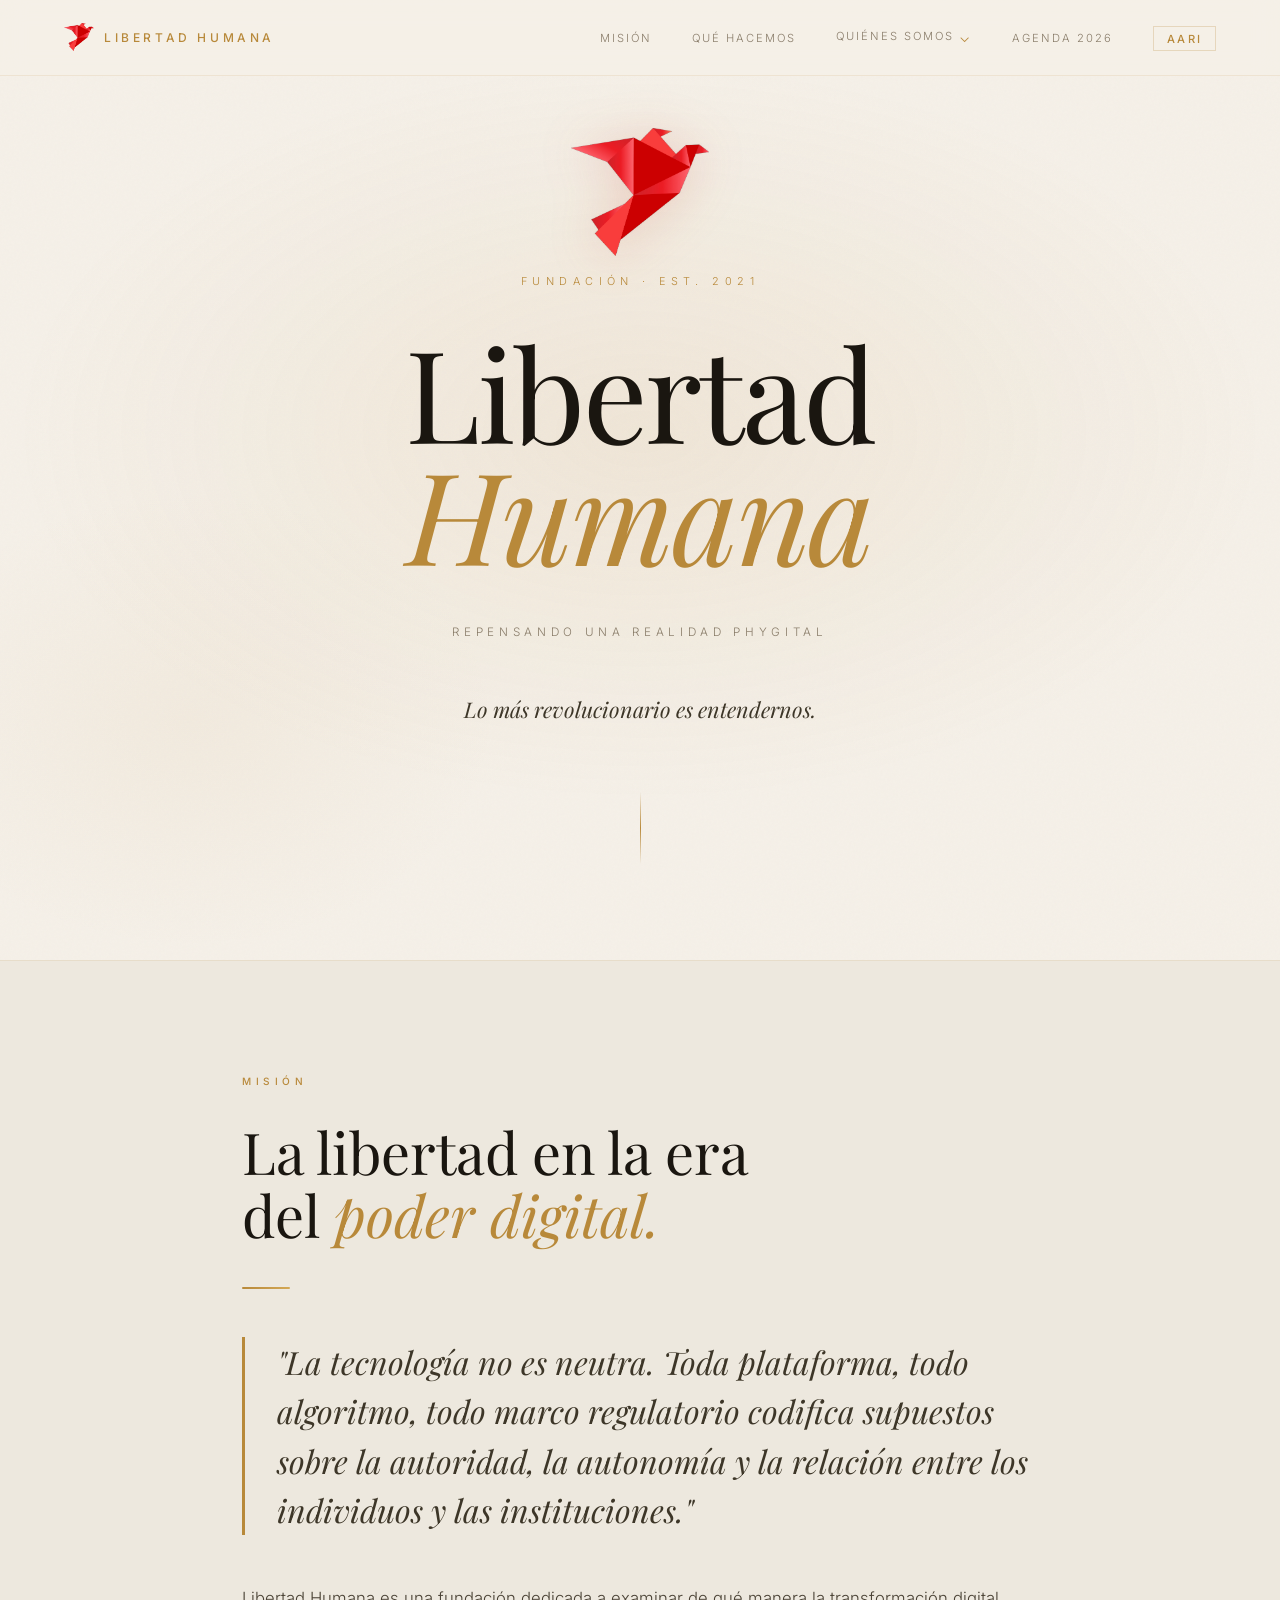
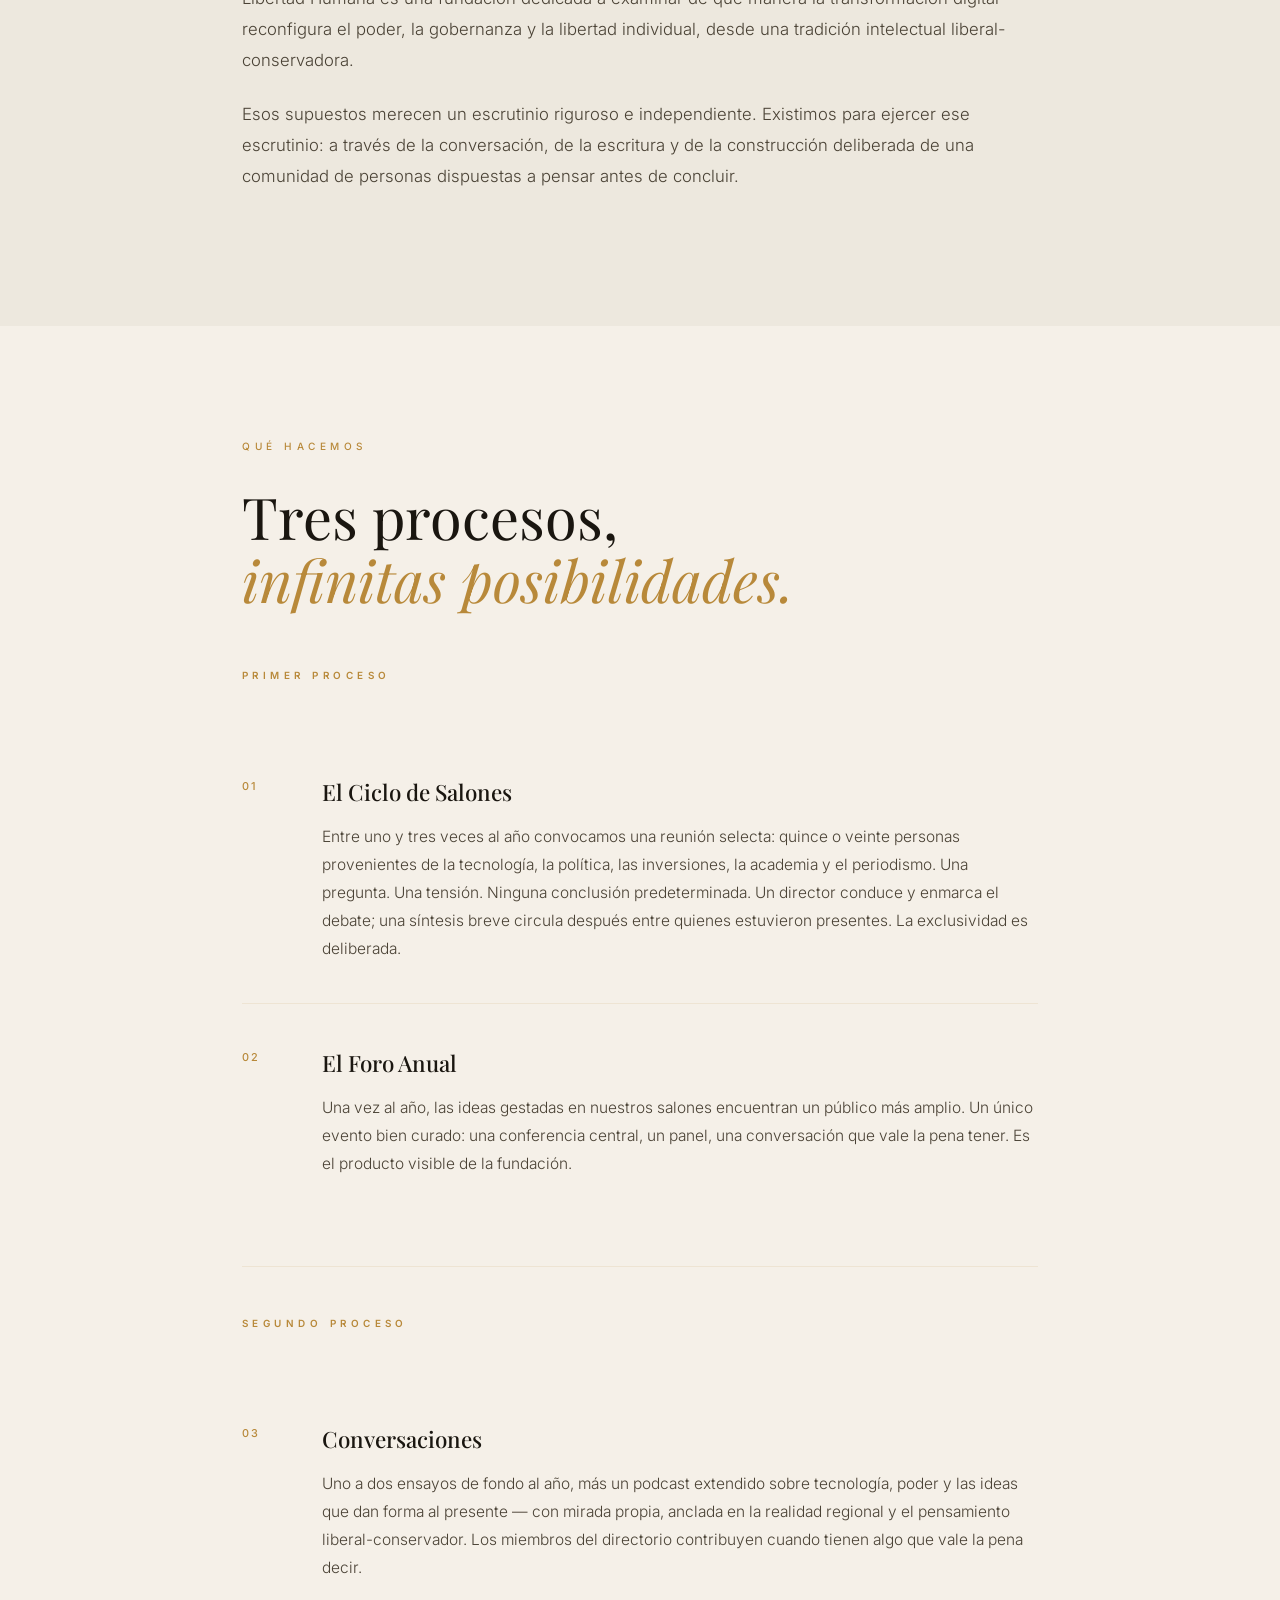
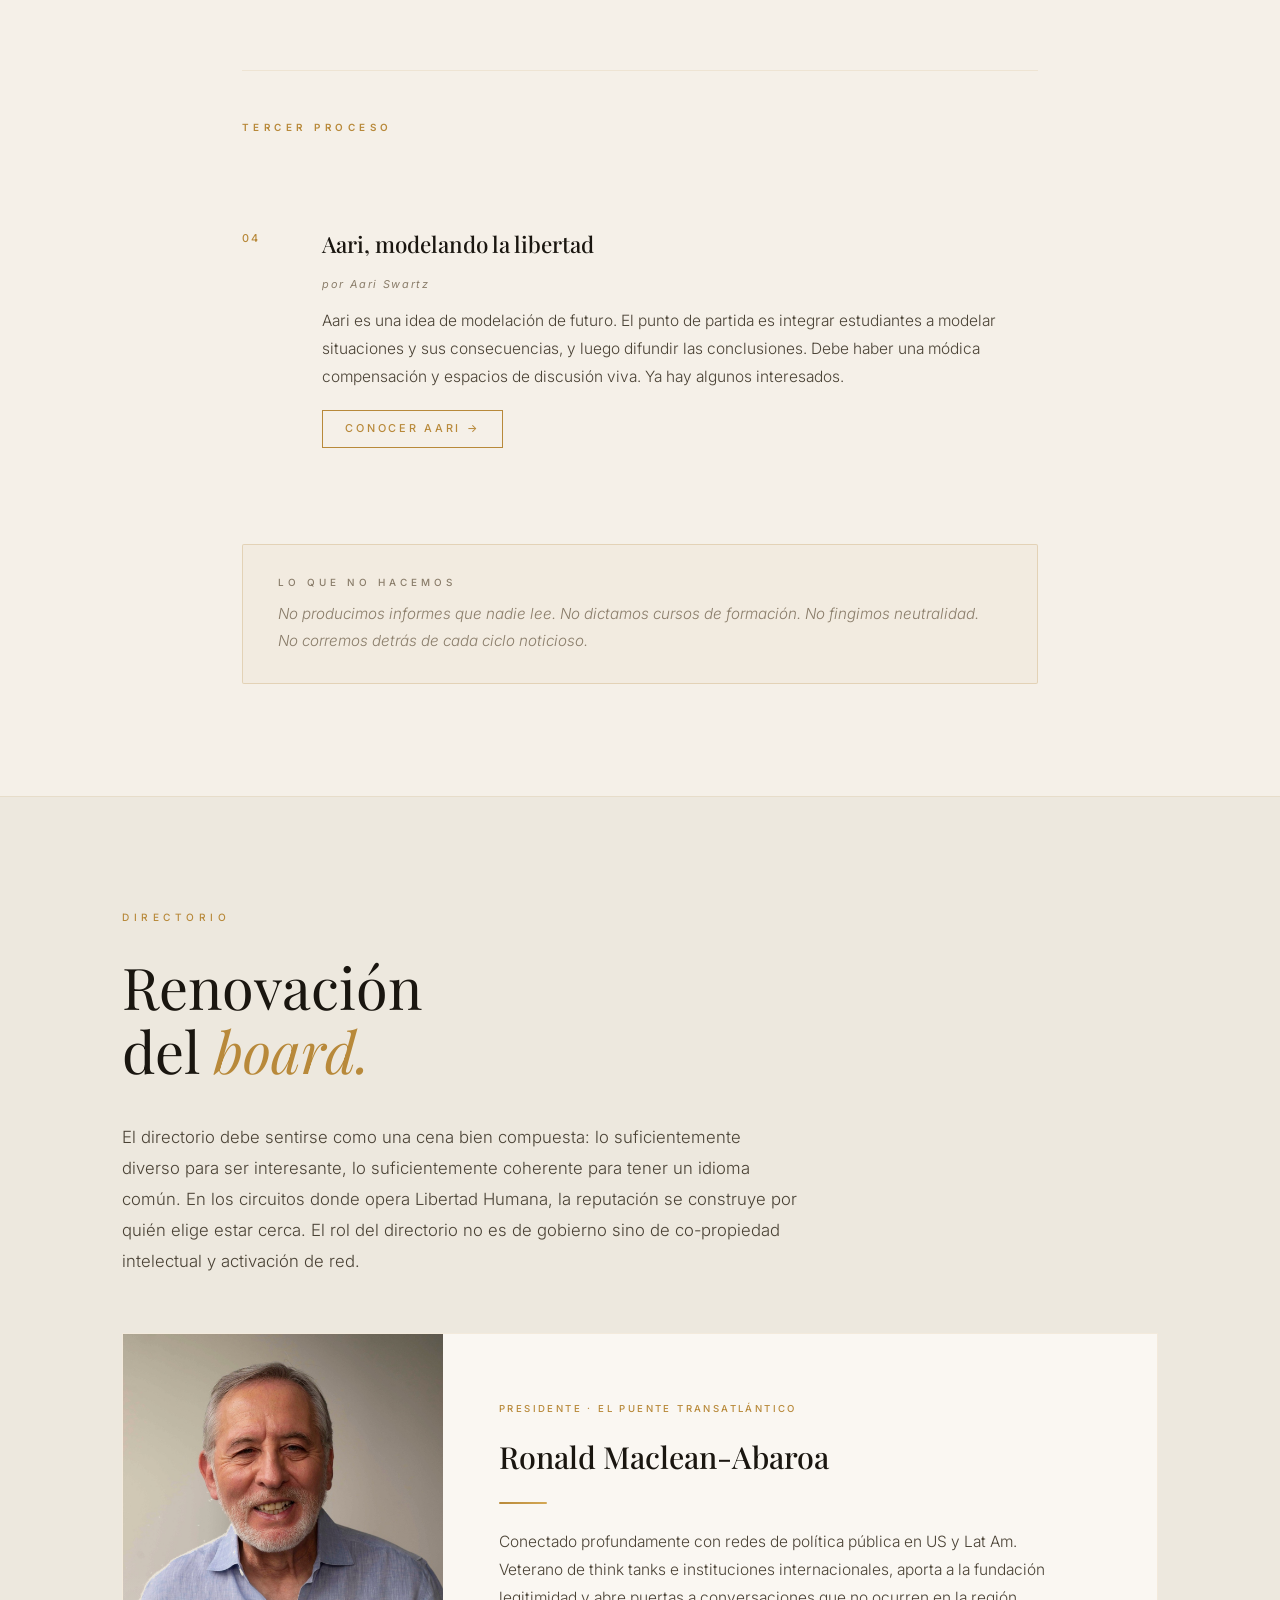
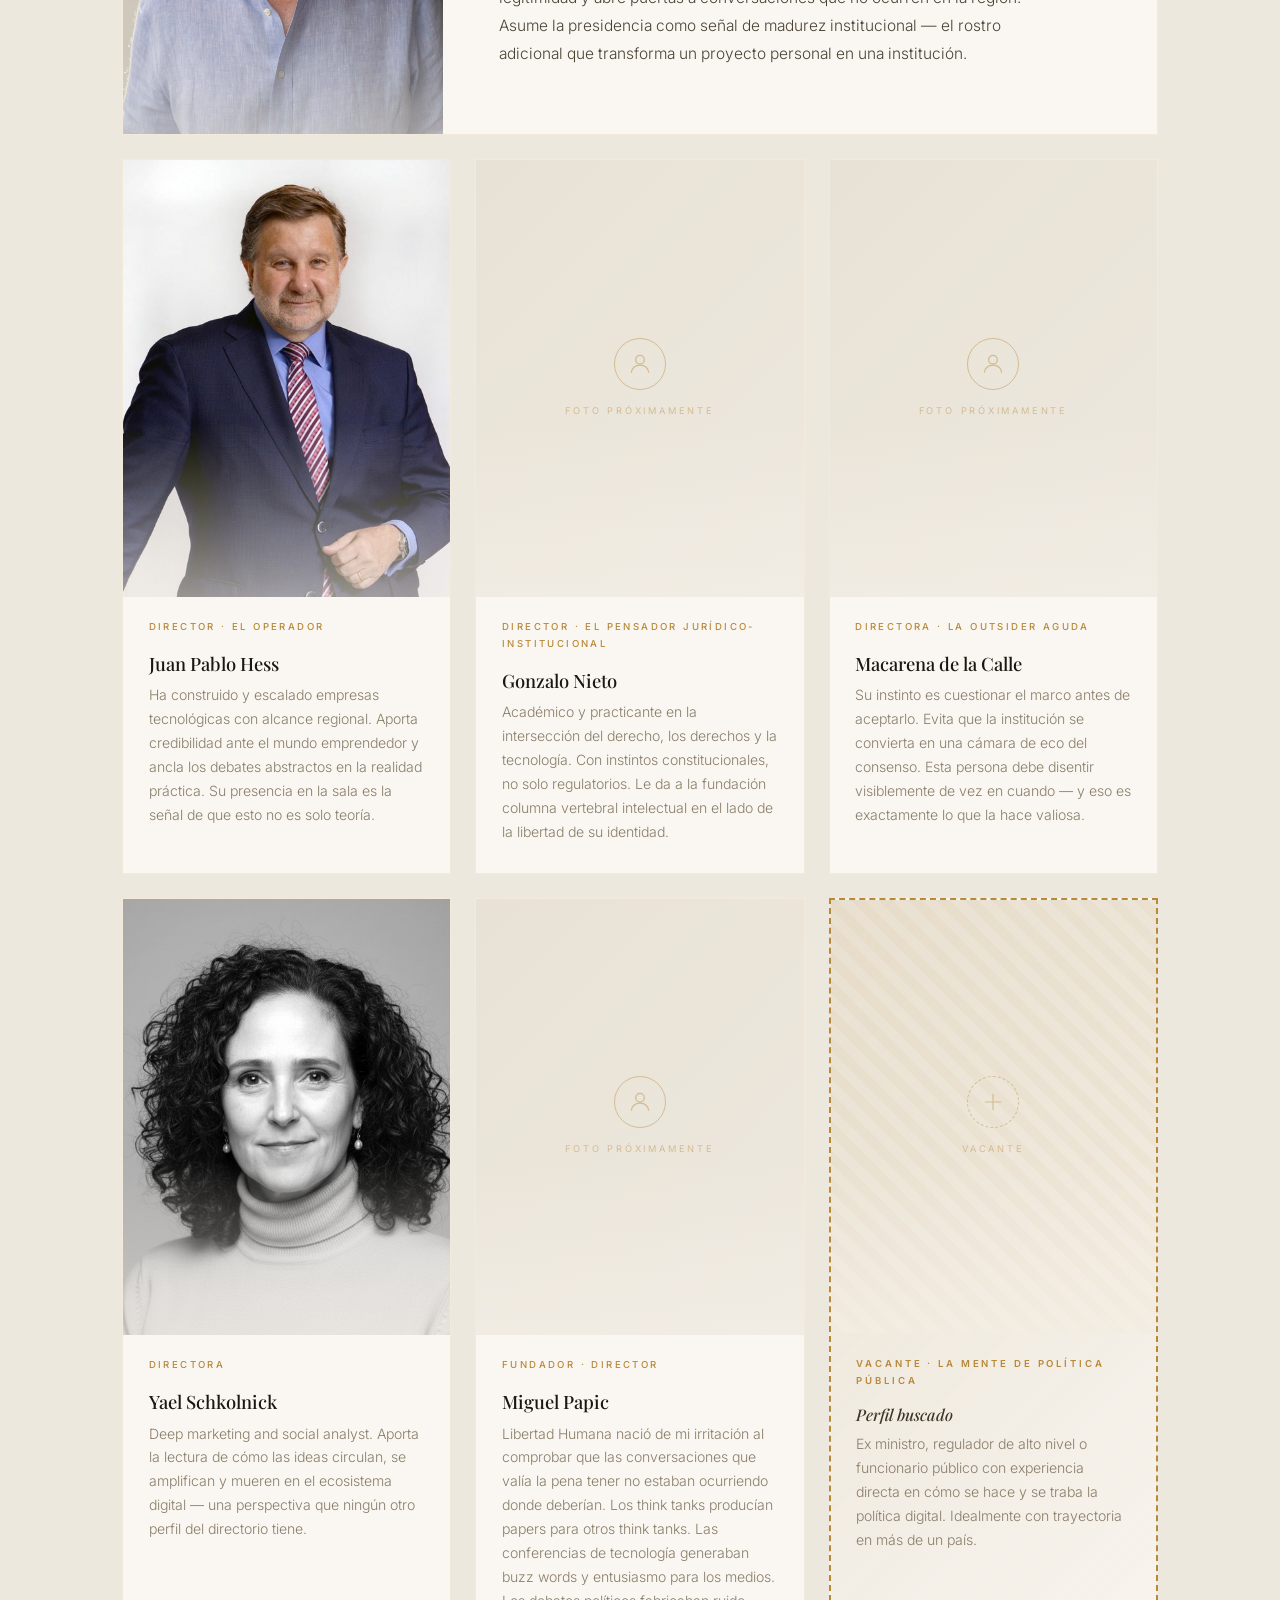
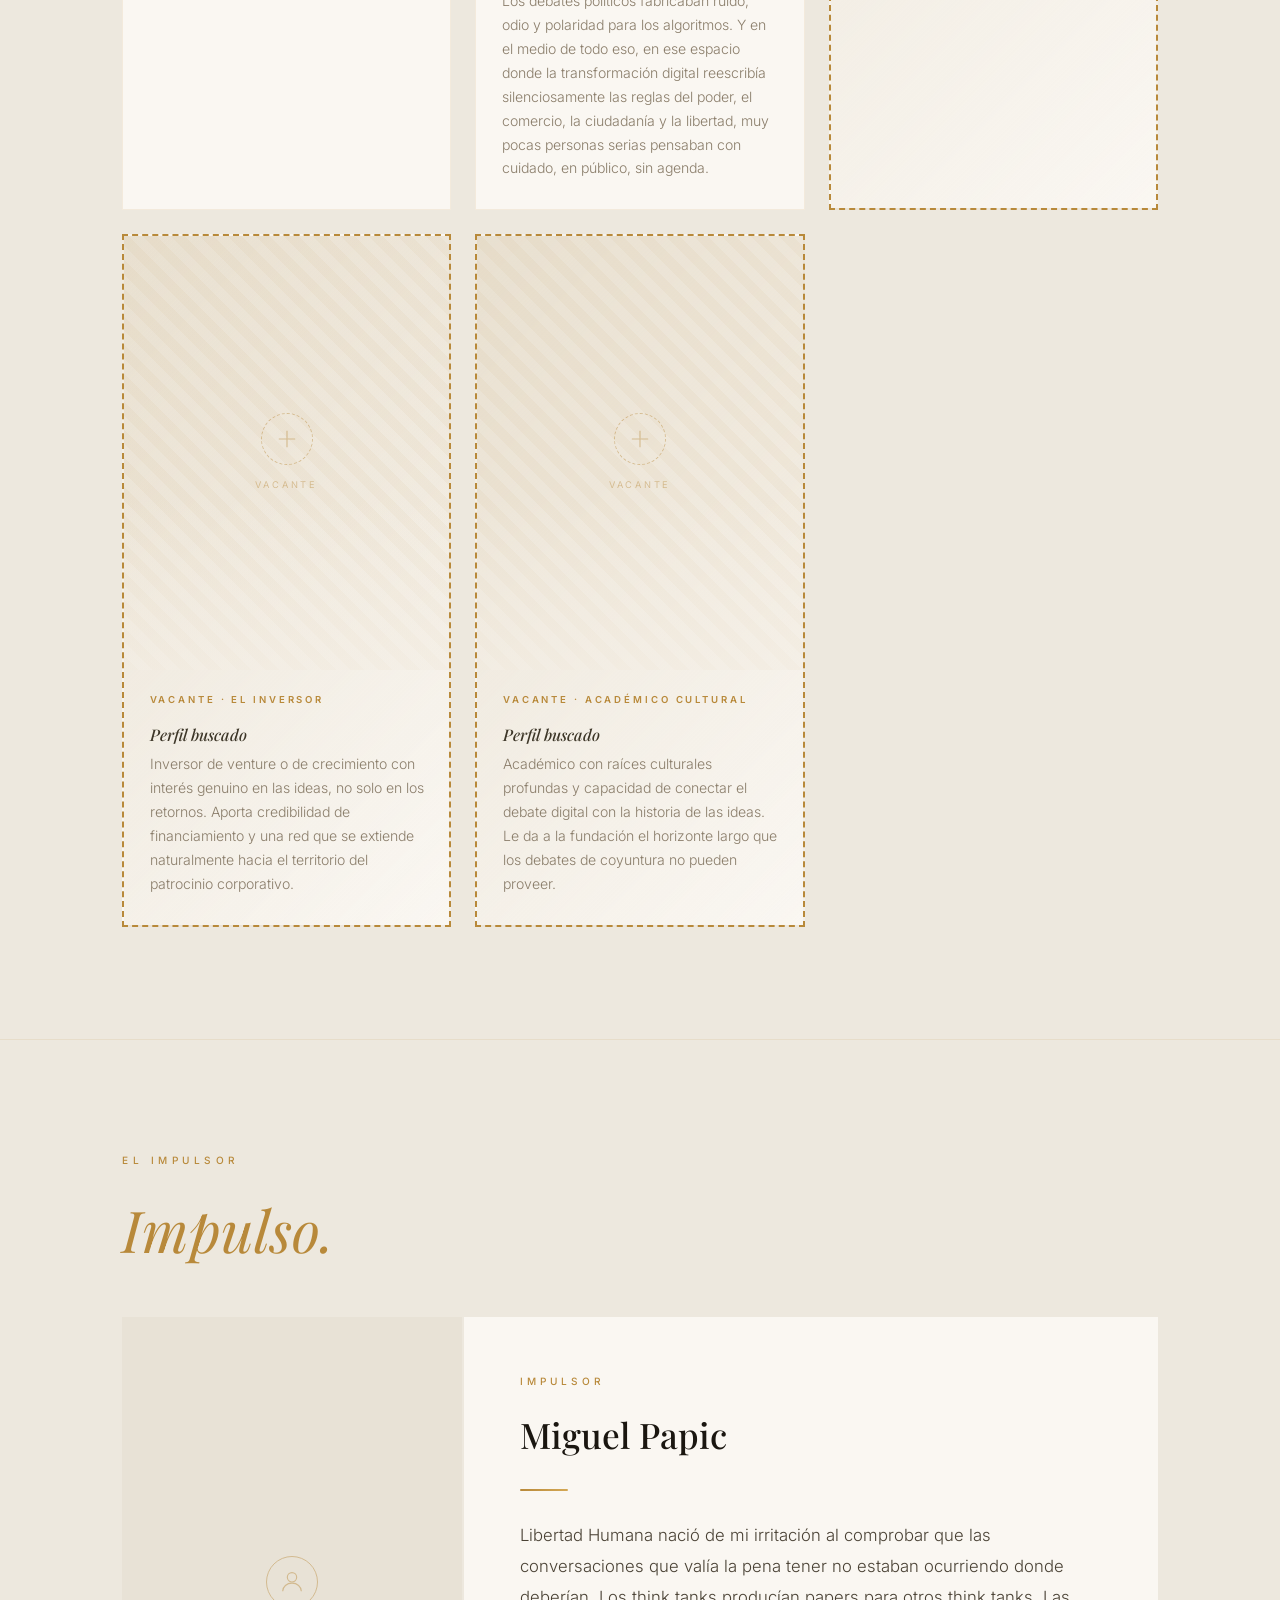
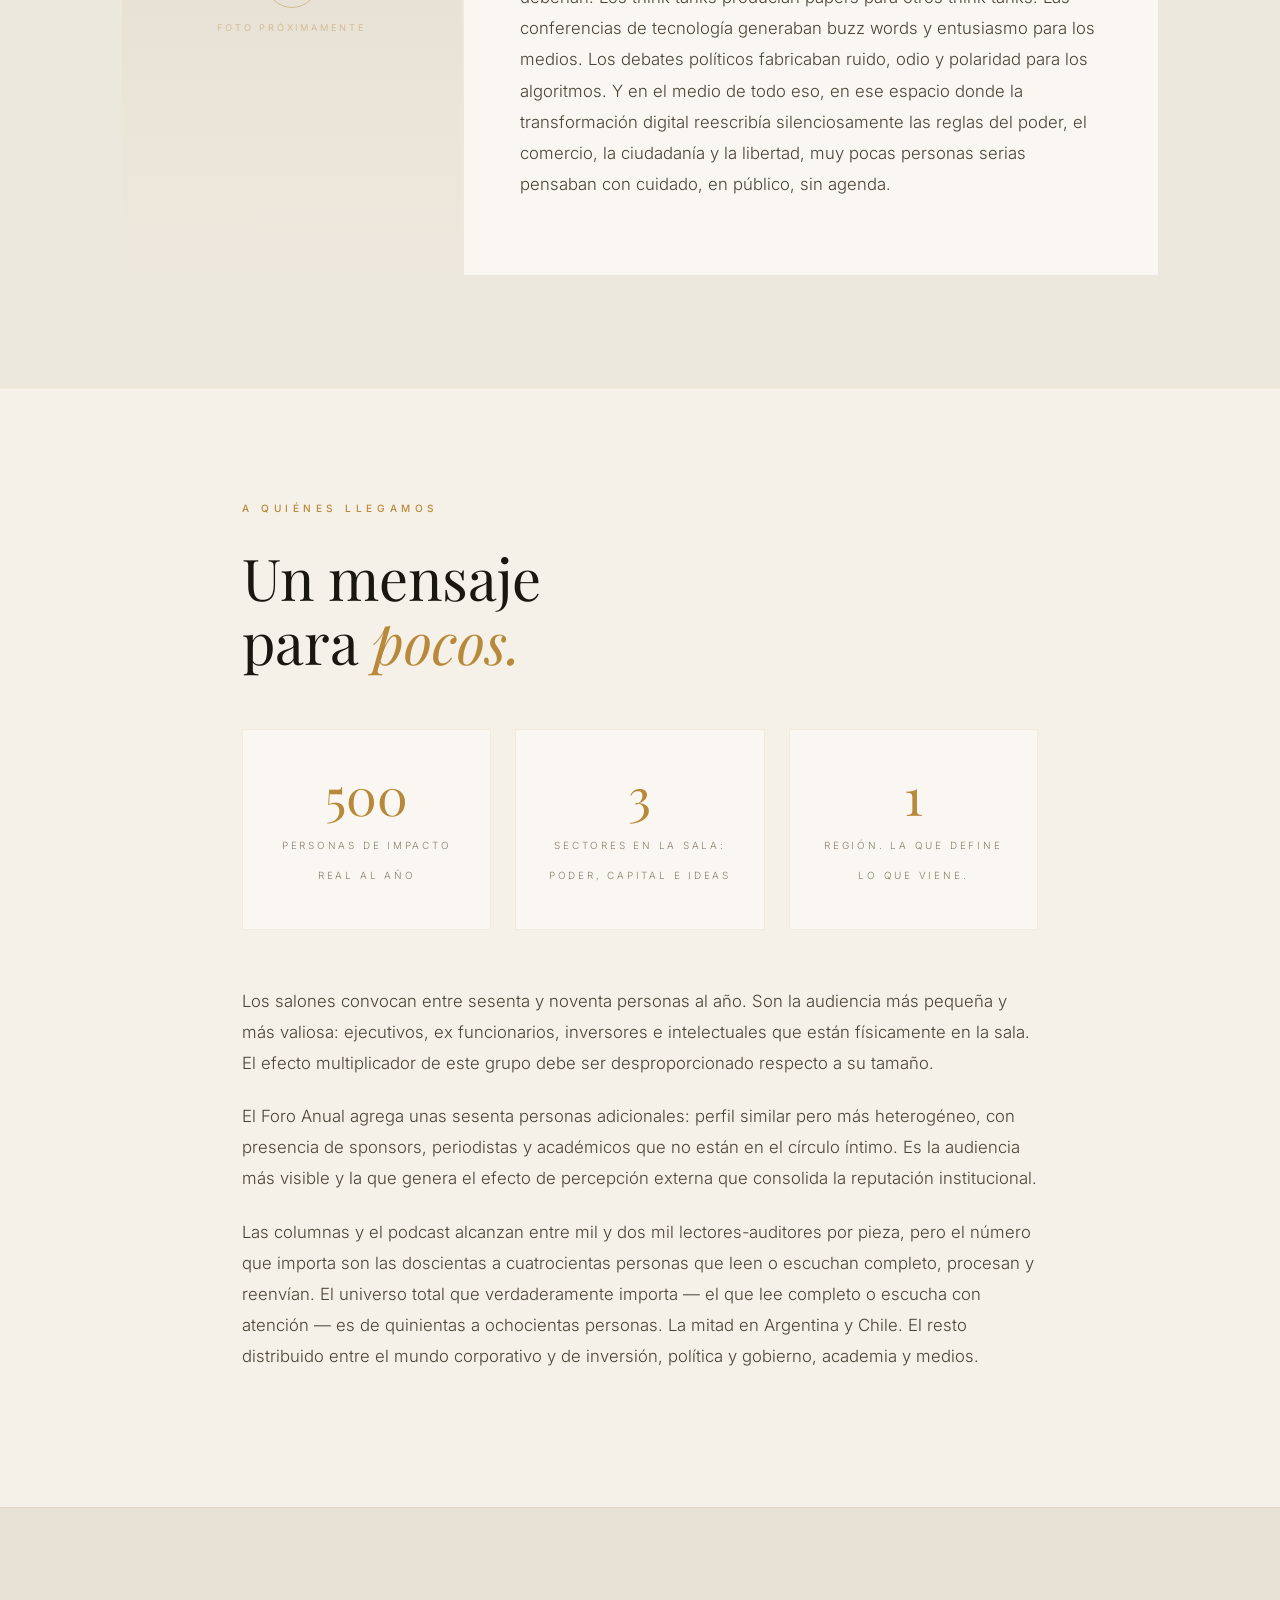
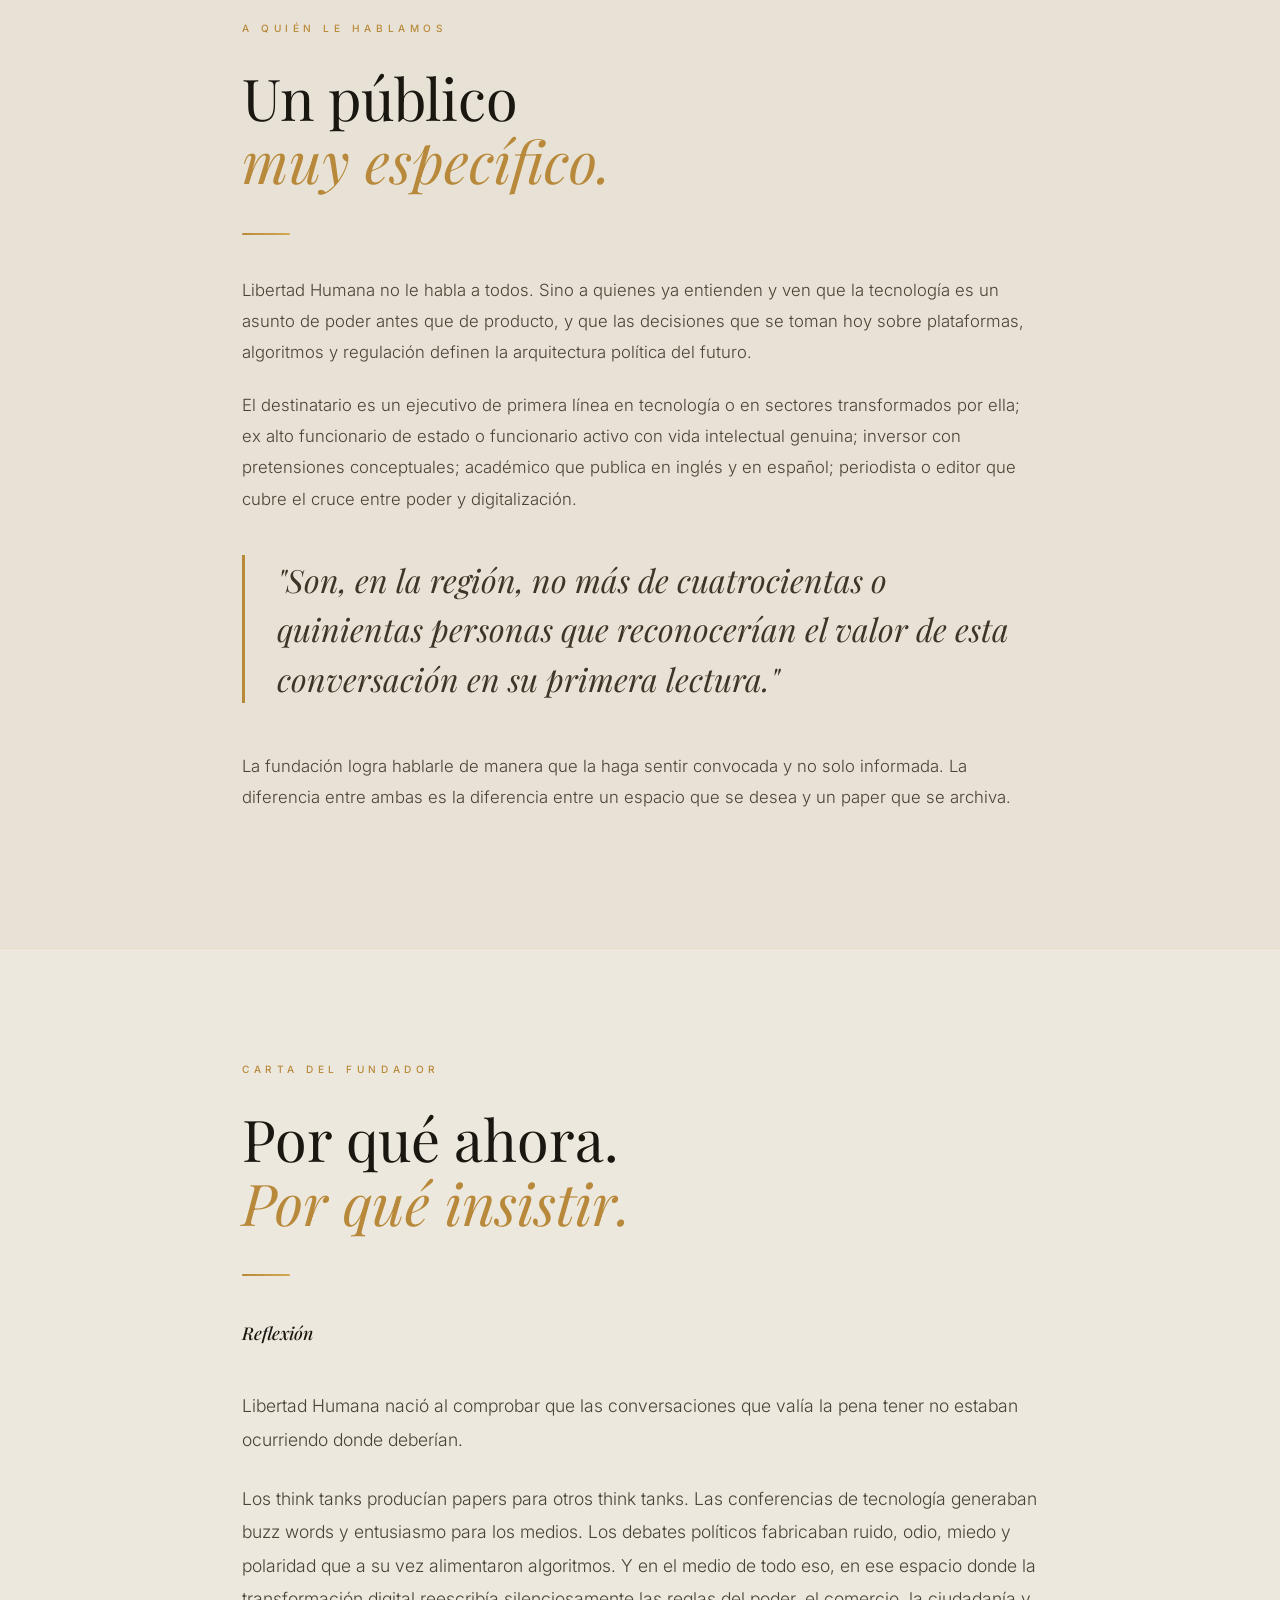
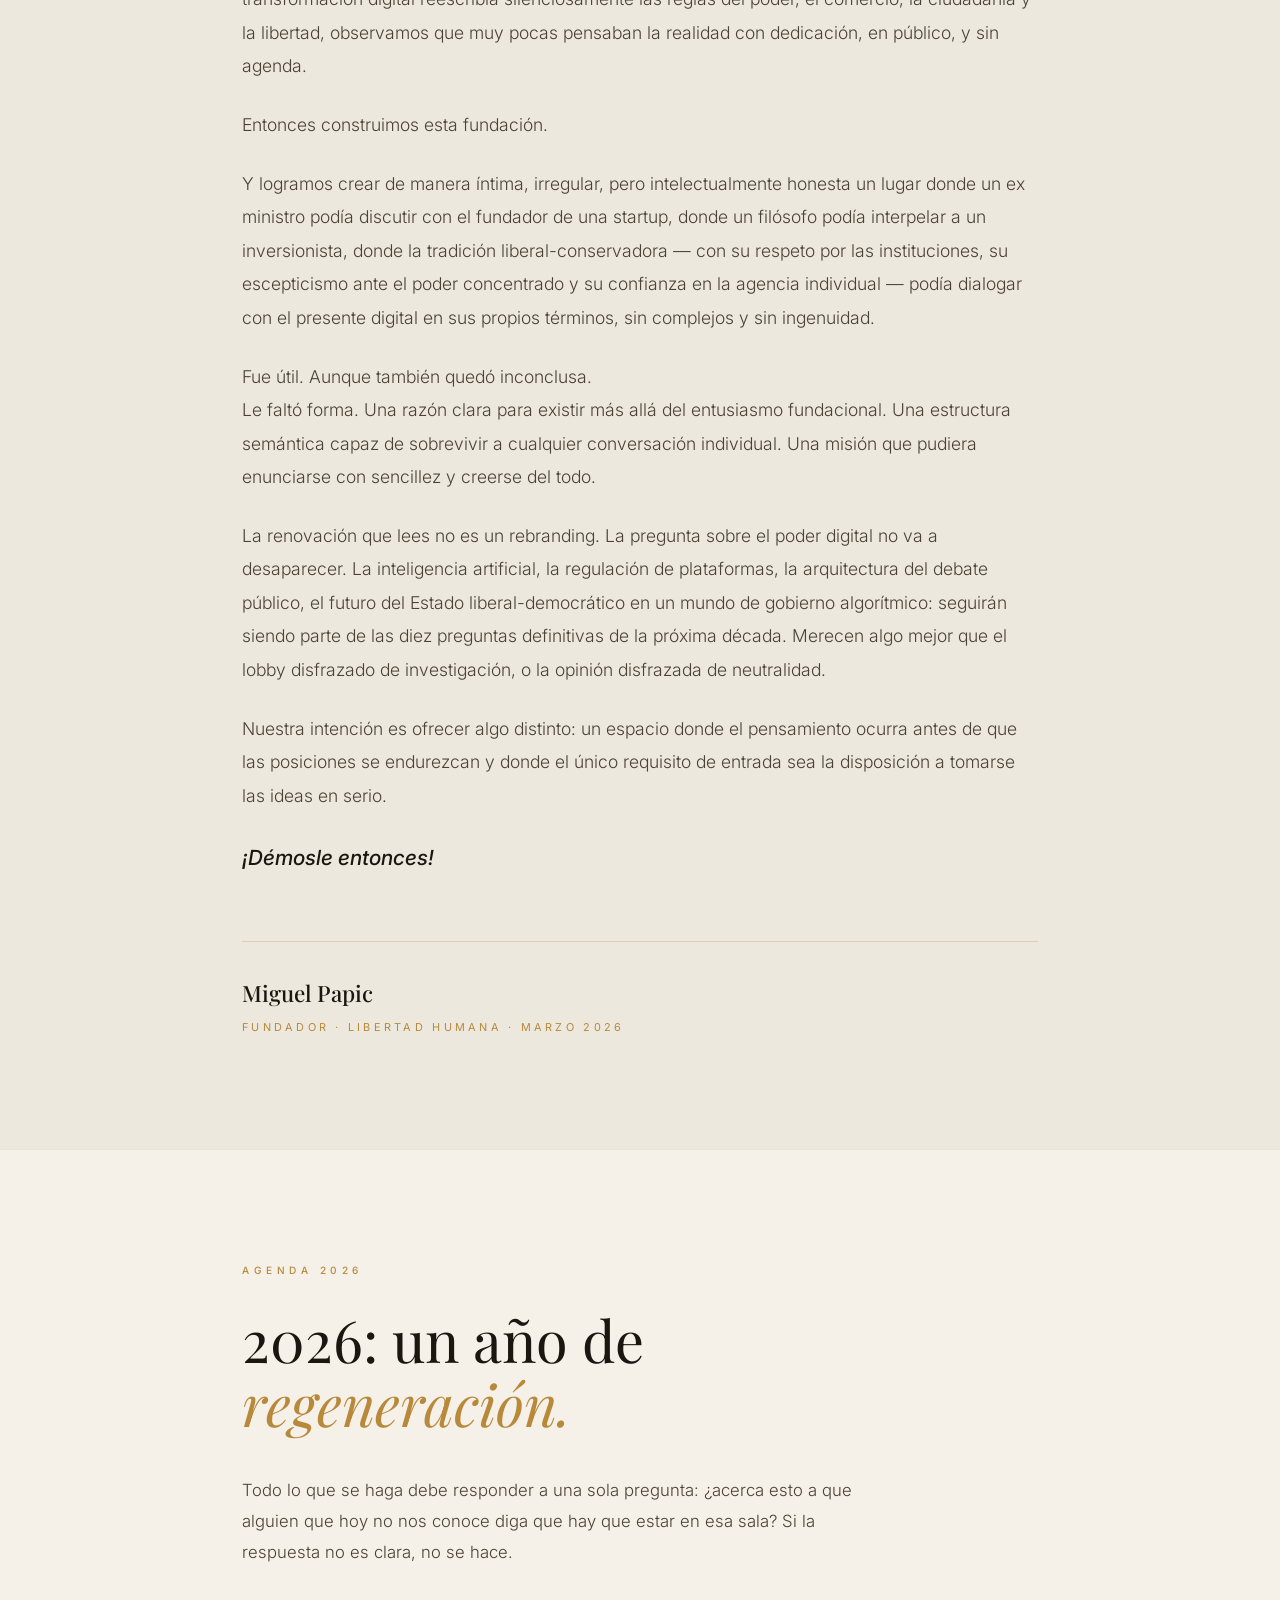
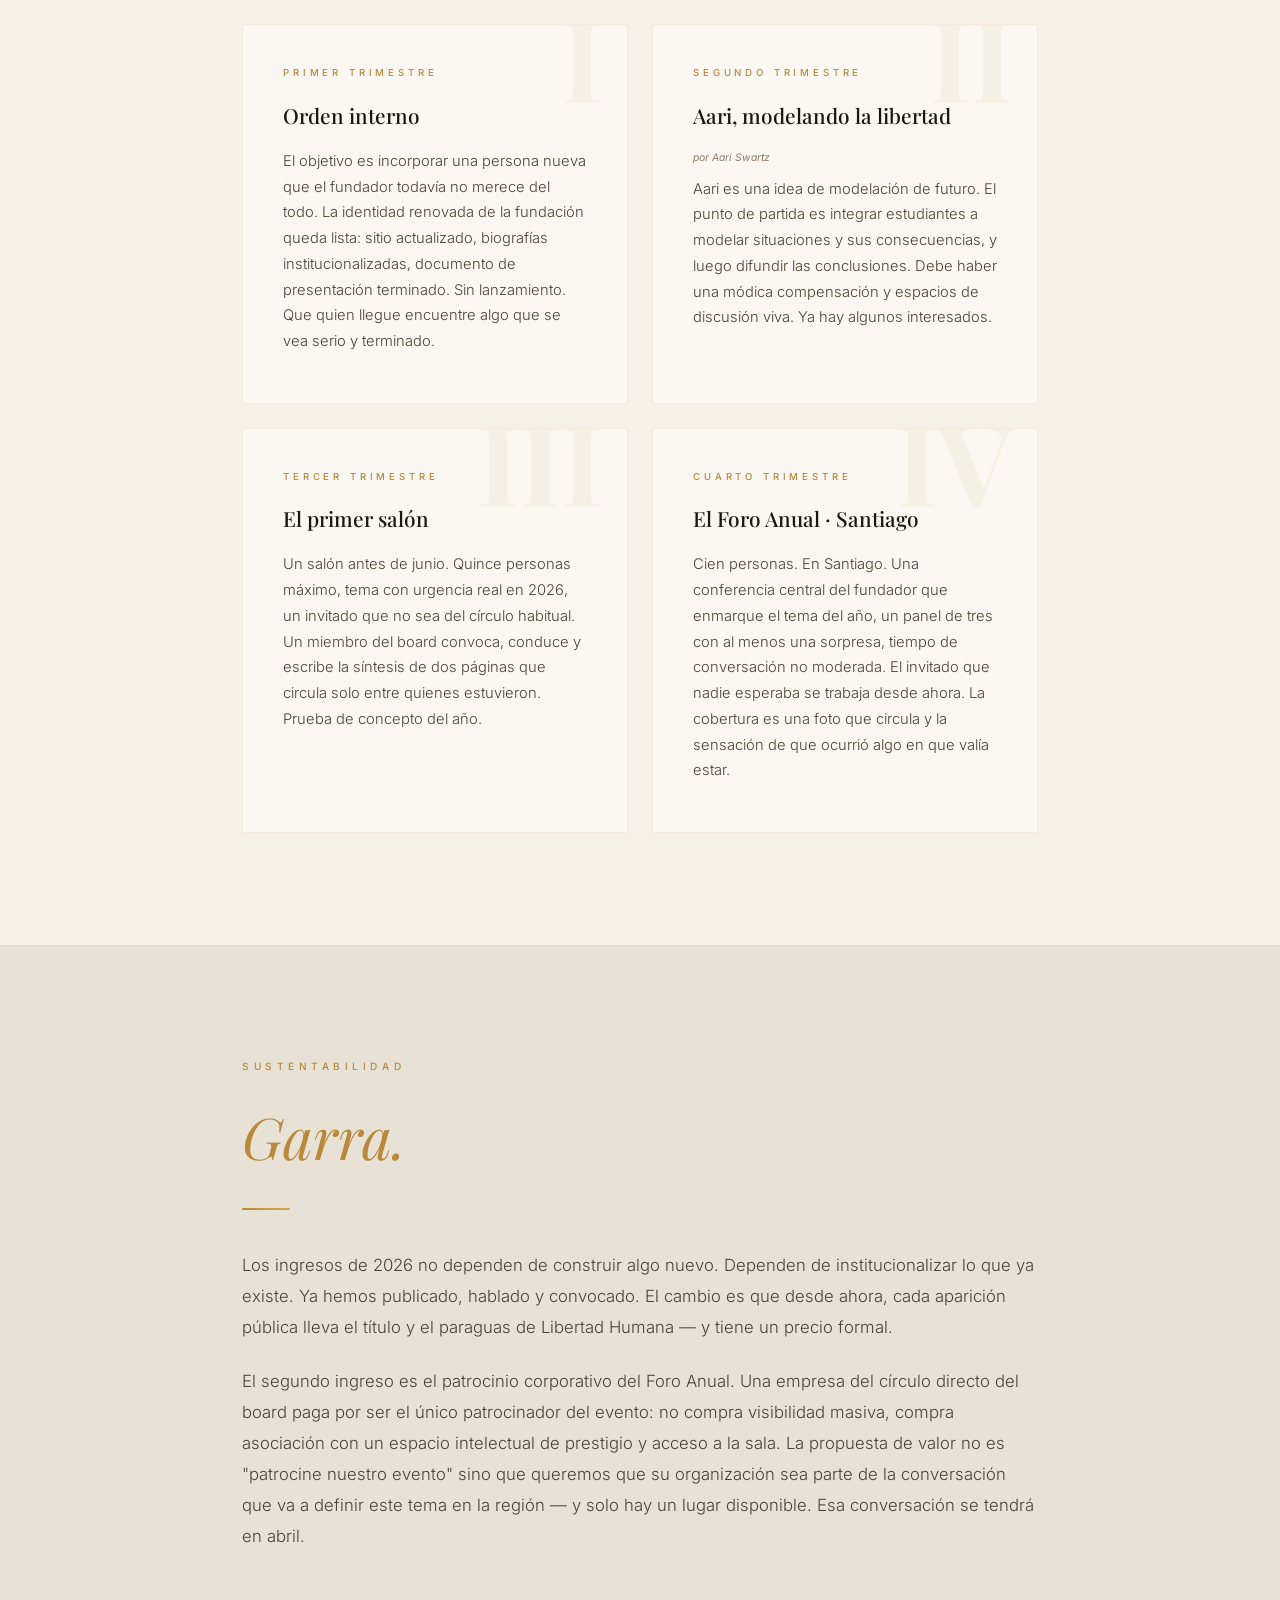
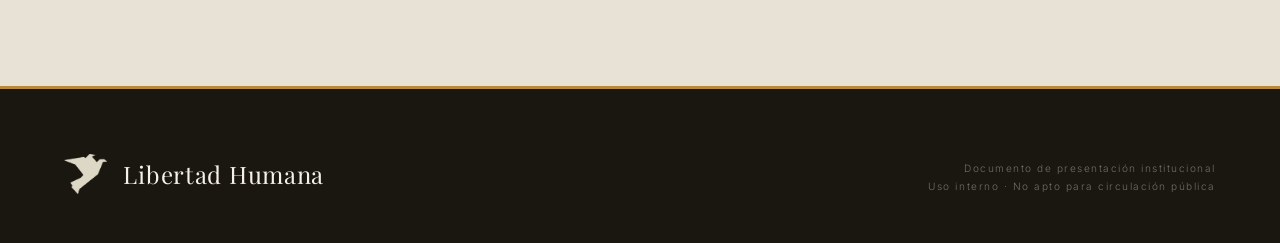
==== index-7.html @ 029eeeda "Add files via upload" ====
<!DOCTYPE html>
<html lang="es">
<head>
<meta charset="UTF-8">
<meta name="viewport" content="width=device-width, initial-scale=1.0">
<title>Libertad Humana — Fundación</title>
<link rel="preconnect" href="https://fonts.googleapis.com">
<link rel="preconnect" href="https://fonts.gstatic.com" crossorigin>
<link href="https://fonts.googleapis.com/css2?family=Playfair+Display:ital,wght@0,400;0,500;0,700;1,400;1,500&family=Inter:wght@300;400;500&display=swap" rel="stylesheet">
<style>
  :root {
    --bg:        #f5f0e8;       /* marfil cálido — fondo principal */
    --bg2:       #ede8de;       /* marfil más oscuro — secciones alternas */
    --bg3:       #e8e2d6;       /* marfil aún más oscuro */
    --card:      #faf7f2;       /* tarjetas, casi blanco */
    --gold:      #b8893a;       /* oro más rico en claro */
    --gold2:     #d4a855;       /* oro secundario */
    --ink:       #1a1610;       /* casi negro cálido */
    --ink2:      #3d3628;       /* marrón oscuro para títulos */
    --text:      #4a4235;       /* texto corrido */
    --muted:     #8a7d6a;       /* texto secundario */
    --border:    rgba(184,137,58,0.25);
    --border2:   rgba(184,137,58,0.12);
  }

  *, *::before, *::after { box-sizing: border-box; margin: 0; padding: 0; }
  html { scroll-behavior: smooth; }

  body {
    background: var(--bg);
    color: var(--text);
    font-family: 'Inter', sans-serif;
    font-size: 17px;
    line-height: 1.75;
    overflow-x: hidden;
  }

  /* ── NAV ── */
  nav {
    position: fixed;
    top: 0; left: 0; right: 0;
    z-index: 100;
    display: flex;
    justify-content: space-between;
    align-items: center;
    padding: 1.4rem 4rem;
    background: rgba(245,240,232,0.92);
    backdrop-filter: blur(12px);
    border-bottom: 1px solid var(--border2);
  }

  .nav-logo {
    font-family: 'Inter', sans-serif;
    font-weight: 500;
    font-size: 0.75rem;
    letter-spacing: 0.3em;
    text-transform: uppercase;
    color: var(--gold);
    text-decoration: none;
    display: flex;
    align-items: center;
    gap: 0.6rem;
  }
  .nav-logo img {
    height: 28px;
    width: auto;
    object-fit: contain;
  }

  .nav-links { display: flex; gap: 2.5rem; list-style: none; }

  .nav-links a {
    font-family: 'Inter', sans-serif;
    font-weight: 300;
    font-size: 0.7rem;
    letter-spacing: 0.18em;
    text-transform: uppercase;
    color: var(--muted);
    text-decoration: none;
    transition: color 0.25s;
  }
  .nav-links a:hover { color: var(--gold); }

  /* ── DROPDOWN ── */
  .nav-dropdown { position: relative; display: flex; align-items: center; }

  .nav-dropdown-toggle { display: inline-flex; align-items: center; gap: 0.3rem; cursor: pointer; vertical-align: middle; }

  .nav-caret {
    font-size: 0.9rem;
    line-height: 1;
    display: inline-block;
    transition: transform 0.25s;
    color: var(--gold);
  }

  .nav-dropdown:hover .nav-caret { transform: rotate(180deg); }

  .nav-submenu {
    display: none;
    position: absolute;
    top: calc(100% + 1rem);
    left: 50%;
    transform: translateX(-50%);
    background: rgba(245,240,232,0.98);
    backdrop-filter: blur(12px);
    border: 1px solid var(--border);
    min-width: 160px;
    list-style: none;
    padding: 0.5rem 0;
    box-shadow: 0 8px 32px rgba(26,22,16,0.12);
  }

  .nav-dropdown:hover .nav-submenu { display: block; }

  .nav-submenu li a {
    display: block;
    padding: 0.6rem 1.4rem;
    font-size: 0.68rem;
    letter-spacing: 0.18em;
    color: var(--text);
    white-space: nowrap;
  }
  .nav-submenu li a:hover { color: var(--gold); background: rgba(184,137,58,0.05); }

  .nav-aari {
    color: var(--gold) !important;
    font-weight: 500 !important;
    border: 1px solid var(--border);
    padding: 0.3rem 0.8rem !important;
    letter-spacing: 0.2em !important;
  }
  .nav-aari:hover { background: rgba(184,137,58,0.08); }

  /* ── HERO ── */
  #inicio {
    min-height: 100vh;
    display: flex;
    flex-direction: column;
    justify-content: center;
    align-items: center;
    text-align: center;
    position: relative;
    padding: 8rem 2rem 6rem;
    overflow: hidden;
    background: var(--bg);
  }

  .hero-bg {
    position: absolute;
    inset: 0;
    background:
      radial-gradient(ellipse 70% 55% at 50% 45%, rgba(184,137,58,0.10) 0%, transparent 70%),
      radial-gradient(ellipse 40% 40% at 15% 75%, rgba(184,137,58,0.06) 0%, transparent 60%);
  }

  /* Grain texture overlay */
  .hero-bg::after {
    content: '';
    position: absolute;
    inset: 0;
    background-image: url("data:image/svg+xml,%3Csvg viewBox='0 0 512 512' xmlns='http://www.w3.org/2000/svg'%3E%3Cfilter id='n'%3E%3CfeTurbulence type='fractalNoise' baseFrequency='0.75' numOctaves='4' stitchTiles='stitch'/%3E%3C/filter%3E%3Crect width='100%25' height='100%25' filter='url(%23n)' opacity='0.025'/%3E%3C/svg%3E");
    pointer-events: none;
  }

  .hero-ornament {
    font-family: 'Inter', sans-serif;
    font-weight: 300;
    font-size: 0.68rem;
    letter-spacing: 0.5em;
    text-transform: uppercase;
    color: var(--gold);
    margin-bottom: 2.5rem;
    opacity: 0;
    animation: fadeUp 1s 0.3s forwards;
  }

  .hero-title {
    font-family: 'Playfair Display', serif;
    font-weight: 400;
    font-size: clamp(4rem, 10vw, 9rem);
    line-height: 0.95;
    letter-spacing: -0.02em;
    color: var(--ink);
    margin-bottom: 0.15em;
    opacity: 0;
    animation: fadeUp 1s 0.5s forwards;
  }

  .hero-title em {
    font-style: italic;
    color: var(--gold);
  }

  .hero-subtitle {
    font-family: 'Inter', sans-serif;
    font-weight: 300;
    font-size: 0.73rem;
    letter-spacing: 0.4em;
    text-transform: uppercase;
    color: var(--muted);
    margin-top: 1.8rem;
    margin-bottom: 3rem;
    opacity: 0;
    animation: fadeUp 1s 0.7s forwards;
  }

  .hero-tagline {
    font-family: 'Playfair Display', serif;
    font-weight: 400;
    font-size: clamp(1.1rem, 2vw, 1.35rem);
    font-style: italic;
    color: var(--ink2);
    max-width: 520px;
    opacity: 0;
    animation: fadeUp 1s 0.9s forwards;
  }

  .hero-line {
    width: 1px;
    height: 72px;
    background: linear-gradient(to bottom, transparent, var(--gold), transparent);
    margin: 4rem auto 0;
    opacity: 0;
    animation: fadeUp 1s 1.1s forwards;
  }

  /* ── SECTIONS COMMON ── */
  section { position: relative; }

  .section-inner {
    max-width: 860px;
    margin: 0 auto;
    padding: 7rem 2rem;
  }
  .section-inner.wide { max-width: 1100px; }

  .section-label {
    font-family: 'Inter', sans-serif;
    font-weight: 500;
    font-size: 0.63rem;
    letter-spacing: 0.45em;
    text-transform: uppercase;
    color: var(--gold);
    margin-bottom: 1.8rem;
  }

  .section-title {
    font-family: 'Playfair Display', serif;
    font-weight: 400;
    font-size: clamp(2.2rem, 5vw, 3.6rem);
    line-height: 1.1;
    color: var(--ink);
    margin-bottom: 2.5rem;
  }
  .section-title em { font-style: italic; color: var(--gold); }

  .body-text {
    font-family: 'Inter', sans-serif;
    font-size: clamp(0.95rem, 1.6vw, 1.05rem);
    line-height: 1.85;
    color: var(--text);
    margin-bottom: 1.4rem;
    font-weight: 300;
  }

  .gold-rule {
    width: 48px;
    height: 2px;
    background: linear-gradient(to right, var(--gold), var(--gold2));
    margin: 2.5rem 0;
    border-radius: 1px;
  }

  /* ── MISION ── */
  #mision { background: var(--bg2); border-top: 1px solid var(--border2); }

  .mision-quote {
    font-family: 'Playfair Display', serif;
    font-size: clamp(1.4rem, 3vw, 2rem);
    font-style: italic;
    font-weight: 400;
    color: var(--ink2);
    line-height: 1.55;
    border-left: 3px solid var(--gold);
    padding-left: 2rem;
    margin: 3rem 0;
  }

  /* ── QUE HACEMOS ── */
  #queHacemos { background: var(--bg); }

  .actividades { display: grid; grid-template-columns: 1fr; gap: 0; margin-top: 3rem; }

  .actividad {
    padding: 2.5rem 0;
    border-bottom: 1px solid var(--border2);
    display: grid;
    grid-template-columns: 3rem 1fr;
    gap: 2rem;
    align-items: start;
  }
  .actividad:last-child { border-bottom: none; }

  .actividad-num {
    font-family: 'Inter', sans-serif;
    font-weight: 500;
    font-size: 0.68rem;
    letter-spacing: 0.2em;
    color: var(--gold);
    padding-top: 0.25rem;
  }

  .actividad-title {
    font-family: 'Playfair Display', serif;
    font-size: 1.4rem;
    font-weight: 500;
    color: var(--ink);
    margin-bottom: 0.7rem;
  }

  .actividad-text {
    font-family: 'Inter', sans-serif;
    font-size: 0.97rem;
    line-height: 1.8;
    color: var(--text);
    font-weight: 300;
  }

  .no-hacemos {
    margin-top: 3.5rem;
    padding: 1.8rem 2.2rem;
    border: 1px solid var(--border);
    background: rgba(184,137,58,0.04);
    border-radius: 2px;
  }
  .no-hacemos-label {
    font-family: 'Inter', sans-serif;
    font-weight: 500;
    font-size: 0.62rem;
    letter-spacing: 0.4em;
    text-transform: uppercase;
    color: var(--muted);
    margin-bottom: 0.6rem;
  }
  .no-hacemos-text {
    font-family: 'Inter', sans-serif;
    font-size: 0.95rem;
    color: var(--muted);
    font-style: italic;
    font-weight: 300;
  }

  /* ── DIRECTORIO ── */
  #directorio { background: var(--bg2); border-top: 1px solid var(--border2); }

  .directores-grid {
    display: grid;
    grid-template-columns: repeat(auto-fill, minmax(280px, 1fr));
    gap: 1.5rem;
    margin-top: 3.5rem;
  }

  .director-card {
    background: var(--card);
    border: 1px solid var(--border2);
    position: relative;
    overflow: hidden;
    transition: border-color 0.3s, box-shadow 0.3s;
  }
  .director-card:hover {
    border-color: var(--border);
    box-shadow: 0 4px 24px rgba(26,22,16,0.08);
  }

  .director-foto {
    width: 100%;
    aspect-ratio: 3/4;
    background: linear-gradient(135deg, var(--bg3) 0%, var(--bg2) 100%);
    display: flex;
    align-items: center;
    justify-content: center;
    position: relative;
    overflow: hidden;
  }
  .director-foto img { width: 100%; height: 100%; object-fit: cover; display: block; }

  .foto-placeholder {
    display: flex;
    flex-direction: column;
    align-items: center;
    gap: 0.8rem;
    opacity: 0.45;
  }
  .foto-placeholder-icon {
    width: 52px; height: 52px;
    border-radius: 50%;
    border: 1px solid var(--gold);
    display: flex;
    align-items: center;
    justify-content: center;
  }
  .foto-placeholder-icon svg {
    width: 26px; height: 26px;
    fill: none;
    stroke: var(--gold);
    stroke-width: 1.2;
  }
  .foto-placeholder-text {
    font-family: 'Inter', sans-serif;
    font-weight: 400;
    font-size: 0.58rem;
    letter-spacing: 0.3em;
    text-transform: uppercase;
    color: var(--gold);
  }

  .director-foto-overlay {
    position: absolute;
    inset: 0;
    background: linear-gradient(to top, rgba(245,240,232,0.6) 0%, transparent 40%);
  }

  .director-info { padding: 1.4rem 1.6rem 1.8rem; }

  .director-nombre {
    font-family: 'Playfair Display', serif;
    font-size: 1.15rem;
    font-weight: 500;
    color: var(--ink);
    margin-bottom: 0.2rem;
  }
  .director-rol {
    font-family: 'Inter', sans-serif;
    font-weight: 500;
    font-size: 0.6rem;
    letter-spacing: 0.25em;
    text-transform: uppercase;
    color: var(--gold);
    margin-bottom: 0.75rem;
  }
  .director-bio {
    font-family: 'Inter', sans-serif;
    font-size: 0.88rem;
    line-height: 1.7;
    color: var(--muted);
    font-weight: 300;
  }

  /* Fundador card — full width featured */
  .director-card.fundador {
    grid-column: 1 / -1;
    display: grid;
    grid-template-columns: 320px 1fr;
  }
  .director-card.fundador .director-foto { aspect-ratio: auto; min-height: 400px; }
  .director-card.fundador .director-info { padding: 3rem 3.5rem; display: flex; flex-direction: column; justify-content: center; }
  .director-card.fundador .director-nombre { font-size: 1.9rem; }
  .director-card.fundador .director-bio { font-size: 0.97rem; line-height: 1.8; color: var(--text); max-width: 560px; }

  /* ── AUDIENCIA ── */
  #audiencia { background: var(--bg); border-top: 1px solid var(--border2); }

  .audiencia-stats {
    display: grid;
    grid-template-columns: repeat(3, 1fr);
    gap: 1.5rem;
    margin: 3.5rem 0;
  }
  .stat-box {
    background: var(--card);
    border: 1px solid var(--border2);
    padding: 2.5rem 2rem;
    text-align: center;
  }
  .stat-num {
    font-family: 'Playfair Display', serif;
    font-weight: 400;
    font-size: 3.2rem;
    color: var(--gold);
    line-height: 1;
    display: block;
    margin-bottom: 0.5rem;
  }
  .stat-label {
    font-family: 'Inter', sans-serif;
    font-weight: 300;
    font-size: 0.62rem;
    letter-spacing: 0.28em;
    text-transform: uppercase;
    color: var(--muted);
  }

  /* ── CARTA ── */
  #carta { background: var(--bg2); border-top: 1px solid var(--border2); }

  .carta-text {
    font-family: 'Inter', sans-serif;
    font-size: clamp(1rem, 1.8vw, 1.1rem);
    line-height: 1.9;
    color: var(--text);
    margin-bottom: 1.6rem;
    font-weight: 300;
  }
  .carta-firma { margin-top: 4rem; padding-top: 2rem; border-top: 1px solid var(--border); }
  .firma-nombre {
    font-family: 'Playfair Display', serif;
    font-size: 1.4rem;
    font-weight: 500;
    color: var(--ink);
    margin-bottom: 0.3rem;
  }
  .firma-cargo {
    font-family: 'Inter', sans-serif;
    font-weight: 400;
    font-size: 0.68rem;
    letter-spacing: 0.3em;
    text-transform: uppercase;
    color: var(--gold);
  }

  /* ── AGENDA ── */
  #agenda { background: var(--bg); border-top: 1px solid var(--border2); }

  .trimestres {
    margin-top: 3.5rem;
    display: grid;
    grid-template-columns: repeat(2, 1fr);
    gap: 1.5rem;
  }
  .trimestre {
    background: var(--card);
    border: 1px solid var(--border2);
    padding: 2.5rem 2.5rem 3rem;
    position: relative;
    overflow: hidden;
  }
  .trimestre::before {
    content: attr(data-num);
    position: absolute;
    top: -1.5rem;
    right: 1.5rem;
    font-family: 'Playfair Display', serif;
    font-size: 7rem;
    font-weight: 700;
    color: rgba(184,137,58,0.07);
    line-height: 1;
    pointer-events: none;
  }
  .trimestre-label {
    font-family: 'Inter', sans-serif;
    font-weight: 500;
    font-size: 0.6rem;
    letter-spacing: 0.4em;
    text-transform: uppercase;
    color: var(--gold);
    margin-bottom: 0.9rem;
  }
  .trimestre-title {
    font-family: 'Playfair Display', serif;
    font-size: 1.3rem;
    font-weight: 500;
    color: var(--ink);
    margin-bottom: 1rem;
  }
  .trimestre-text {
    font-family: 'Inter', sans-serif;
    font-size: 0.92rem;
    line-height: 1.75;
    color: var(--text);
    font-weight: 300;
  }

  /* ── FOOTER ── */
  footer {
    background: var(--ink);
    border-top: 3px solid var(--gold);
    padding: 4rem 4rem 3rem;
    display: flex;
    justify-content: space-between;
    align-items: flex-end;
    gap: 2rem;
  }
  .footer-logo {
    font-family: 'Playfair Display', serif;
    font-weight: 400;
    font-size: 1.5rem;
    color: var(--bg);
    letter-spacing: 0.03em;
  }
  .footer-logo span {
    display: block;
    font-family: 'Inter', sans-serif;
    font-weight: 300;
    font-size: 0.6rem;
    letter-spacing: 0.45em;
    text-transform: uppercase;
    color: var(--gold2);
    margin-top: 0.3rem;
  }
  .footer-note {
    font-family: 'Inter', sans-serif;
    font-weight: 300;
    font-size: 0.63rem;
    letter-spacing: 0.15em;
    color: rgba(245,240,232,0.4);
    text-align: right;
  }

  /* ── ANIMATIONS ── */
  @keyframes fadeUp {
    from { opacity: 0; transform: translateY(20px); }
    to   { opacity: 1; transform: translateY(0); }
  }
  .reveal { opacity: 0; transform: translateY(22px); transition: opacity 0.8s ease, transform 0.8s ease; }
  .reveal.visible { opacity: 1; transform: translateY(0); }

  /* ── RESPONSIVE ── */
  @media (max-width: 768px) {
    nav { padding: 1.2rem 1.5rem; }
    .nav-links { display: none; }
    .section-inner { padding: 5rem 1.5rem; }
    .directores-grid { grid-template-columns: 1fr 1fr; }
    .director-card.fundador { grid-template-columns: 1fr; }
    .director-card.fundador .director-foto { min-height: 280px; }
    .director-card.fundador .director-info { padding: 2rem; }
    .fundador-feature { grid-template-columns: 1fr !important; }
    .trimestres { grid-template-columns: 1fr; }
    .audiencia-stats { grid-template-columns: 1fr; }
    footer { flex-direction: column; align-items: flex-start; }
    .footer-note { text-align: left; }
  }
  @media (max-width: 480px) {
    .directores-grid { grid-template-columns: 1fr; }
  }
</style>
</head>
<body>

<!-- NAV -->
<nav>
  <a class="nav-logo" href="#inicio"><img src="[data-uri]" alt="Libertad Humana logo"> Libertad Humana</a>
  <ul class="nav-links">
    <li><a href="#mision">Misión</a></li>
    <li><a href="#queHacemos">Qué hacemos</a></li>
    <li class="nav-dropdown">
      <a href="#directorio" class="nav-dropdown-toggle">Quiénes somos <span class="nav-caret">&#8964;</span></a>
      <ul class="nav-submenu">
        <li><a href="#directorio">Directorio</a></li>
        <li><a href="#fundador">Fundador</a></li>
      </ul>
    </li>
    <li><a href="#agenda">Agenda 2026</a></li>
    <li><a href="aari.html" class="nav-aari">Aari</a></li>
  </ul>
</nav>

<!-- HERO -->
<section id="inicio">
  <div class="hero-bg"></div>
  <img src="[data-uri]" alt="" style="height: clamp(80px, 10vw, 130px); width: auto; margin-bottom: 1rem; opacity: 0; animation: fadeUp 1s 0.1s forwards; filter: drop-shadow(0 4px 24px rgba(200,60,40,0.18));">
  <div class="hero-ornament">Fundación · Est. 2021</div>
  <h1 class="hero-title">Libertad<br><em>Humana</em></h1>
  <p class="hero-subtitle">Repensando una realidad phygital</p>
  <p class="hero-tagline">Lo más revolucionario es entendernos.</p>
  <div class="hero-line"></div>
</section>

<!-- MISION -->
<section id="mision">
  <div class="section-inner">
    <p class="section-label reveal">Misión</p>
    <h2 class="section-title reveal">La libertad en la era<br>del <em>poder digital.</em></h2>
    <div class="gold-rule reveal"></div>
    <blockquote class="mision-quote reveal">
      "La tecnología no es neutra. Toda plataforma, todo algoritmo, todo marco regulatorio codifica supuestos sobre la autoridad, la autonomía y la relación entre los individuos y las instituciones."
    </blockquote>
    <p class="body-text reveal">Libertad Humana es una fundación dedicada a examinar de qué manera la transformación digital reconfigura el poder, la gobernanza y la libertad individual, desde una tradición intelectual liberal-conservadora.</p>
    <p class="body-text reveal">Esos supuestos merecen un escrutinio riguroso e independiente. Existimos para ejercer ese escrutinio: a través de la conversación, de la escritura y de la construcción deliberada de una comunidad de personas dispuestas a pensar antes de concluir.</p>
  </div>
</section>

<!-- QUE HACEMOS -->
<section id="queHacemos">
  <div class="section-inner">
    <p class="section-label reveal">Qué hacemos</p>
    <h2 class="section-title reveal">Tres procesos,<br><em>infinitas posibilidades.</em></h2>

    <!-- PROCESO 1 -->
    <div style="margin-top: 3.5rem;" class="reveal">
      <p style="font-family:'Inter',sans-serif;font-weight:600;font-size:0.62rem;letter-spacing:0.45em;text-transform:uppercase;color:var(--gold);margin-bottom:1.5rem;">Primer Proceso</p>
      <div class="actividades">
        <div class="actividad">
          <span class="actividad-num">01</span>
          <div>
            <h3 class="actividad-title">El Ciclo de Salones</h3>
            <p class="actividad-text">Entre uno y tres veces al año convocamos una reunión selecta: quince o veinte personas provenientes de la tecnología, la política, las inversiones, la academia y el periodismo. Una pregunta. Una tensión. Ninguna conclusión predeterminada. Un director conduce y enmarca el debate; una síntesis breve circula después entre quienes estuvieron presentes. La exclusividad es deliberada.</p>
          </div>
        </div>
        <div class="actividad">
          <span class="actividad-num">02</span>
          <div>
            <h3 class="actividad-title">El Foro Anual</h3>
            <p class="actividad-text">Una vez al año, las ideas gestadas en nuestros salones encuentran un público más amplio. Un único evento bien curado: una conferencia central, un panel, una conversación que vale la pena tener. Es el producto visible de la fundación.</p>
          </div>
        </div>
      </div>
    </div>

    <!-- PROCESO 2 -->
    <div style="margin-top: 3rem; padding-top: 3rem; border-top: 1px solid var(--border2);" class="reveal">
      <p style="font-family:'Inter',sans-serif;font-weight:600;font-size:0.62rem;letter-spacing:0.45em;text-transform:uppercase;color:var(--gold);margin-bottom:1.5rem;">Segundo Proceso</p>
      <div class="actividades">
        <div class="actividad" style="border-bottom:none;">
          <span class="actividad-num">03</span>
          <div>
            <h3 class="actividad-title">Conversaciones</h3>
            <p class="actividad-text">Uno a dos ensayos de fondo al año, más un podcast extendido sobre tecnología, poder y las ideas que dan forma al presente — con mirada propia, anclada en la realidad regional y el pensamiento liberal-conservador. Los miembros del directorio contribuyen cuando tienen algo que vale la pena decir.</p>
          </div>
        </div>
      </div>
    </div>

    <!-- PROCESO 3 -->
    <div style="margin-top: 3rem; padding-top: 3rem; border-top: 1px solid var(--border2);" class="reveal">
      <p style="font-family:'Inter',sans-serif;font-weight:600;font-size:0.62rem;letter-spacing:0.45em;text-transform:uppercase;color:var(--gold);margin-bottom:1.5rem;">Tercer Proceso</p>
      <div class="actividades">
        <div class="actividad" style="border-bottom:none;">
          <span class="actividad-num">04</span>
          <div>
            <h3 class="actividad-title">Aari, modelando la libertad</h3>
            <p style="font-family:'Inter',sans-serif;font-size:0.68rem;font-weight:400;letter-spacing:0.15em;color:var(--muted);margin-bottom:0.8rem;font-style:italic;">por Aari Swartz</p>
            <p class="actividad-text">Aari es una idea de modelación de futuro. El punto de partida es integrar estudiantes a modelar situaciones y sus consecuencias, y luego difundir las conclusiones. Debe haber una módica compensación y espacios de discusión viva. Ya hay algunos interesados.</p>
            <a href="aari.html" style="display:inline-block;margin-top:1.2rem;padding:0.55rem 1.4rem;border:1.5px solid var(--gold);font-family:'Inter',sans-serif;font-size:0.68rem;font-weight:500;letter-spacing:0.25em;text-transform:uppercase;color:var(--gold);text-decoration:none;transition:background 0.25s,color 0.25s;" onmouseover="this.style.background='rgba(184,137,58,0.1)'" onmouseout="this.style.background='transparent'">Conocer Aari →</a>
          </div>
        </div>
      </div>
    </div>

    <div class="no-hacemos reveal">
      <p class="no-hacemos-label">Lo que no hacemos</p>
      <p class="no-hacemos-text">No producimos informes que nadie lee. No dictamos cursos de formación. No fingimos neutralidad. No corremos detrás de cada ciclo noticioso.</p>
    </div>
  </div>
</section>

<!-- DIRECTORIO -->
<section id="directorio">
  <div class="section-inner wide">
    <p class="section-label reveal">Directorio</p>
    <h2 class="section-title reveal">Renovación<br>del <em>board.</em></h2>
    <p class="body-text reveal" style="max-width:680px; margin-bottom: 0;">El directorio debe sentirse como una cena bien compuesta: lo suficientemente diverso para ser interesante, lo suficientemente coherente para tener un idioma común. En los circuitos donde opera Libertad Humana, la reputación se construye por quién elige estar cerca. El rol del directorio no es de gobierno sino de co-propiedad intelectual y activación de red.</p>

    <div class="directores-grid">

      <!-- RONALD MACLEAN — Presidente — tarjeta destacada -->
      <div class="director-card fundador reveal">
        <div class="director-foto">
          <img src="[data-uri]" alt="Ronald Maclean-Abaroa" style="width:100%;height:100%;object-fit:cover;object-position:center top;">
          <div class="director-foto-overlay"></div>
        </div>
        <div class="director-info">
          <p class="director-rol">Presidente · El Puente Transatlántico</p>
          <h3 class="director-nombre">Ronald Maclean-Abaroa</h3>
          <div class="gold-rule" style="margin: 1rem 0 1.5rem;"></div>
          <p class="director-bio">Conectado profundamente con redes de política pública en US y Lat Am. Veterano de think tanks e instituciones internacionales, aporta a la fundación legitimidad y abre puertas a conversaciones que no ocurren en la región. Asume la presidencia como señal de madurez institucional — el rostro adicional que transforma un proyecto personal en una institución.</p>
        </div>
      </div>

      <!-- JUAN PABLO HESS — El Operador -->
      <div class="director-card reveal">
        <div class="director-foto">
          <img src="[data-uri]" alt="Juan Pablo Hess" style="width:100%;height:100%;object-fit:cover;object-position:center top;">
          <div class="director-foto-overlay"></div>
        </div>
        <div class="director-info">
          <p class="director-rol">Director · El Operador</p>
          <h3 class="director-nombre">Juan Pablo Hess</h3>
          <p class="director-bio">Ha construido y escalado empresas tecnológicas con alcance regional. Aporta credibilidad ante el mundo emprendedor y ancla los debates abstractos en la realidad práctica. Su presencia en la sala es la señal de que esto no es solo teoría.</p>
        </div>
      </div>

      <!-- GONZALO NIETO — El Pensador Jurídico-Institucional -->
      <div class="director-card reveal">
        <div class="director-foto">
          <div class="foto-placeholder">
            <div class="foto-placeholder-icon">
              <svg viewBox="0 0 24 24"><circle cx="12" cy="8" r="4"/><path d="M4 20c0-4 3.6-7 8-7s8 3 8 7"/></svg>
            </div>
            <span class="foto-placeholder-text">Foto próximamente</span>
          </div>
          <div class="director-foto-overlay"></div>
        </div>
        <div class="director-info">
          <p class="director-rol">Director · El Pensador Jurídico-Institucional</p>
          <h3 class="director-nombre">Gonzalo Nieto</h3>
          <p class="director-bio">Académico y practicante en la intersección del derecho, los derechos y la tecnología. Con instintos constitucionales, no solo regulatorios. Le da a la fundación columna vertebral intelectual en el lado de la libertad de su identidad.</p>
        </div>
      </div>

      <!-- MACARENA DE LA CALLE — La Outsider Aguda -->
      <div class="director-card reveal">
        <div class="director-foto">
          <div class="foto-placeholder">
            <div class="foto-placeholder-icon">
              <svg viewBox="0 0 24 24"><circle cx="12" cy="8" r="4"/><path d="M4 20c0-4 3.6-7 8-7s8 3 8 7"/></svg>
            </div>
            <span class="foto-placeholder-text">Foto próximamente</span>
          </div>
          <div class="director-foto-overlay"></div>
        </div>
        <div class="director-info">
          <p class="director-rol">Directora · La Outsider Aguda</p>
          <h3 class="director-nombre">Macarena de la Calle</h3>
          <p class="director-bio">Su instinto es cuestionar el marco antes de aceptarlo. Evita que la institución se convierta en una cámara de eco del consenso. Esta persona debe disentir visiblemente de vez en cuando — y eso es exactamente lo que la hace valiosa.</p>
        </div>
      </div>

      <!-- YAEL SCHKOLNICK -->
      <div class="director-card reveal">
        <div class="director-foto">
          <img src="[data-uri]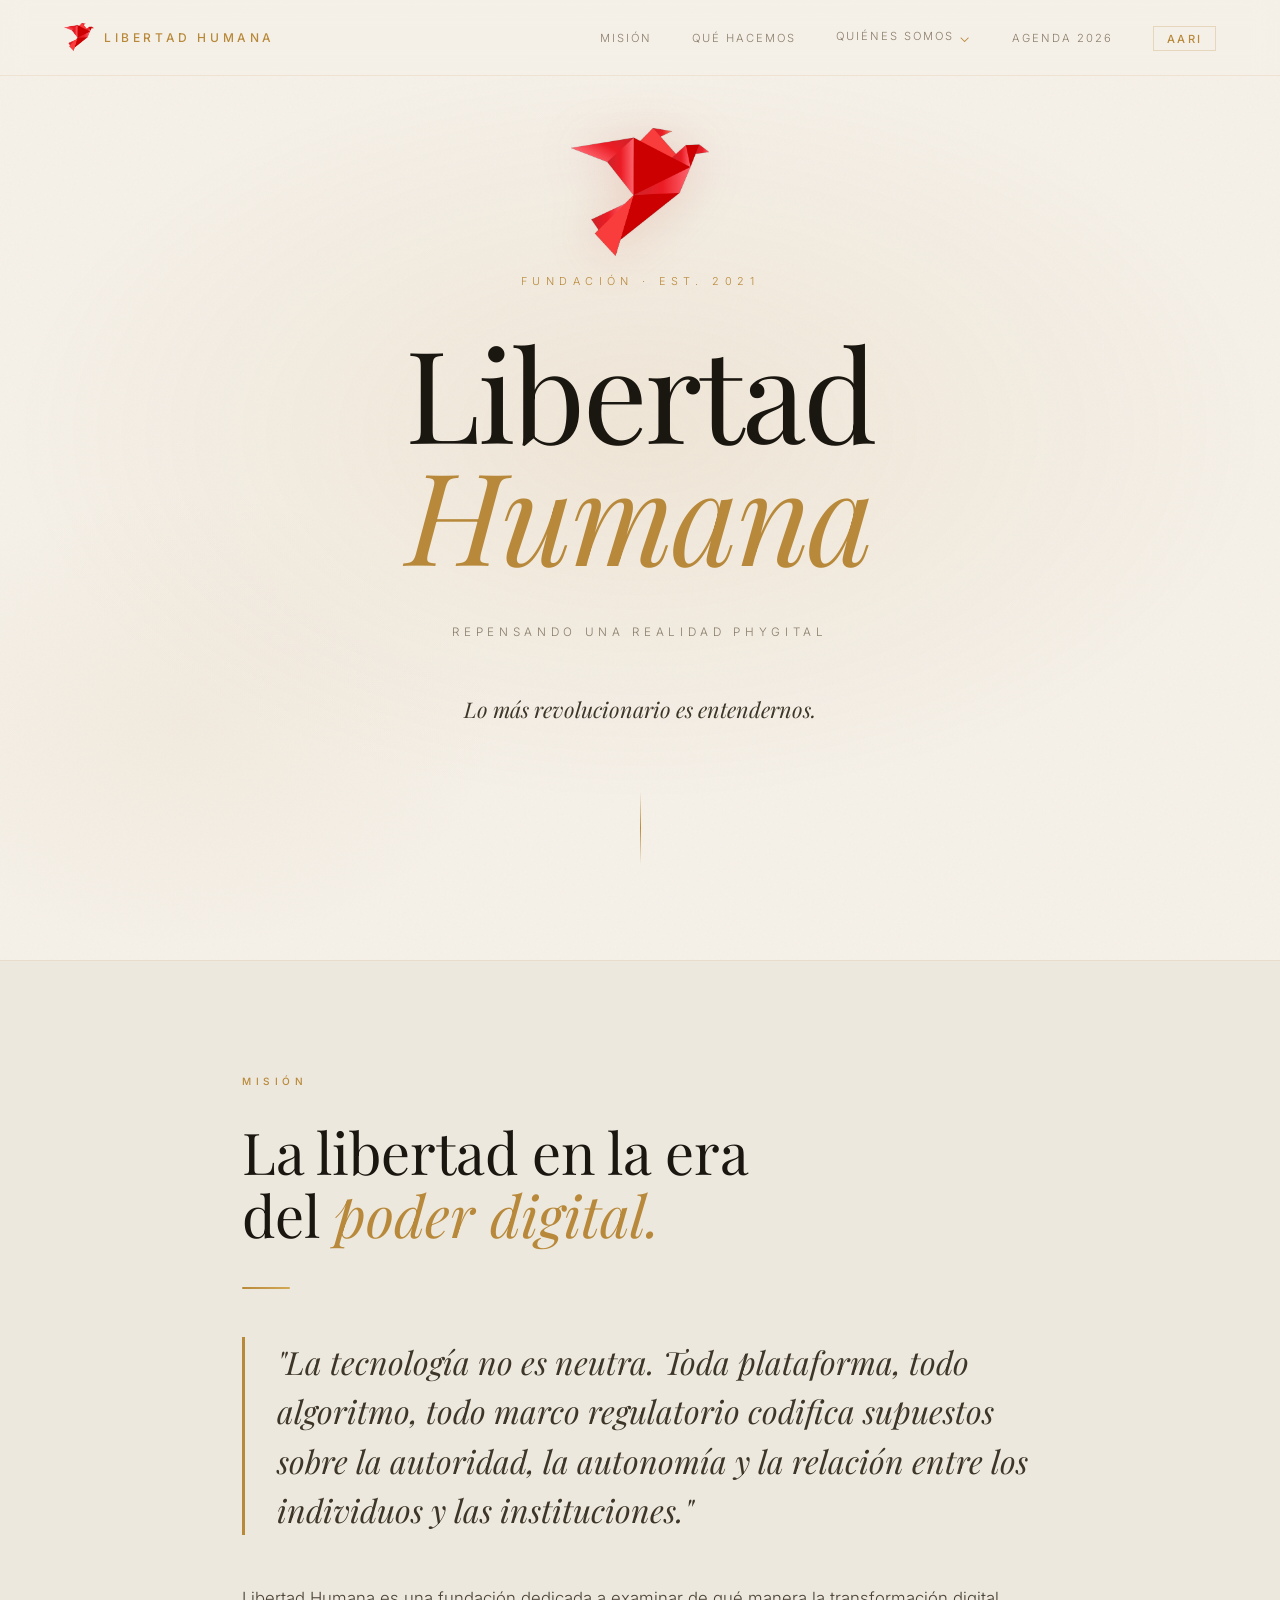
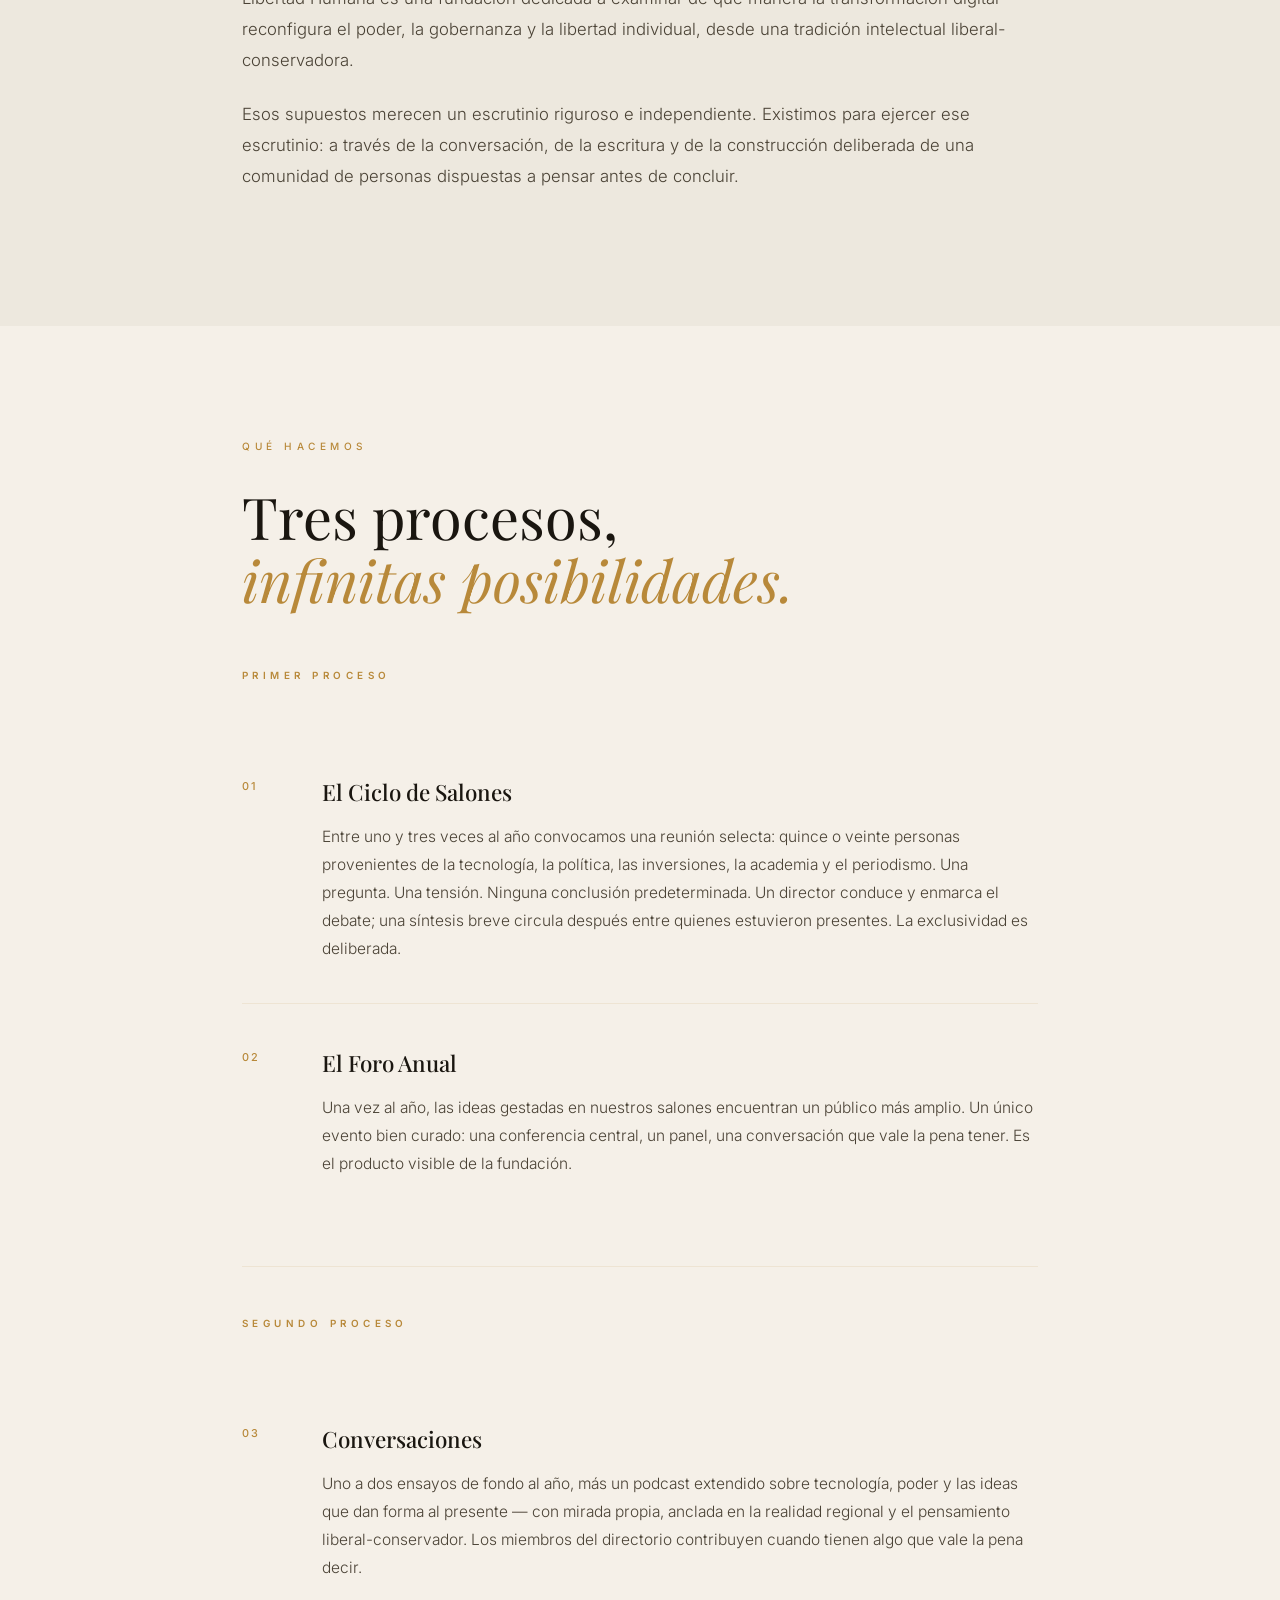
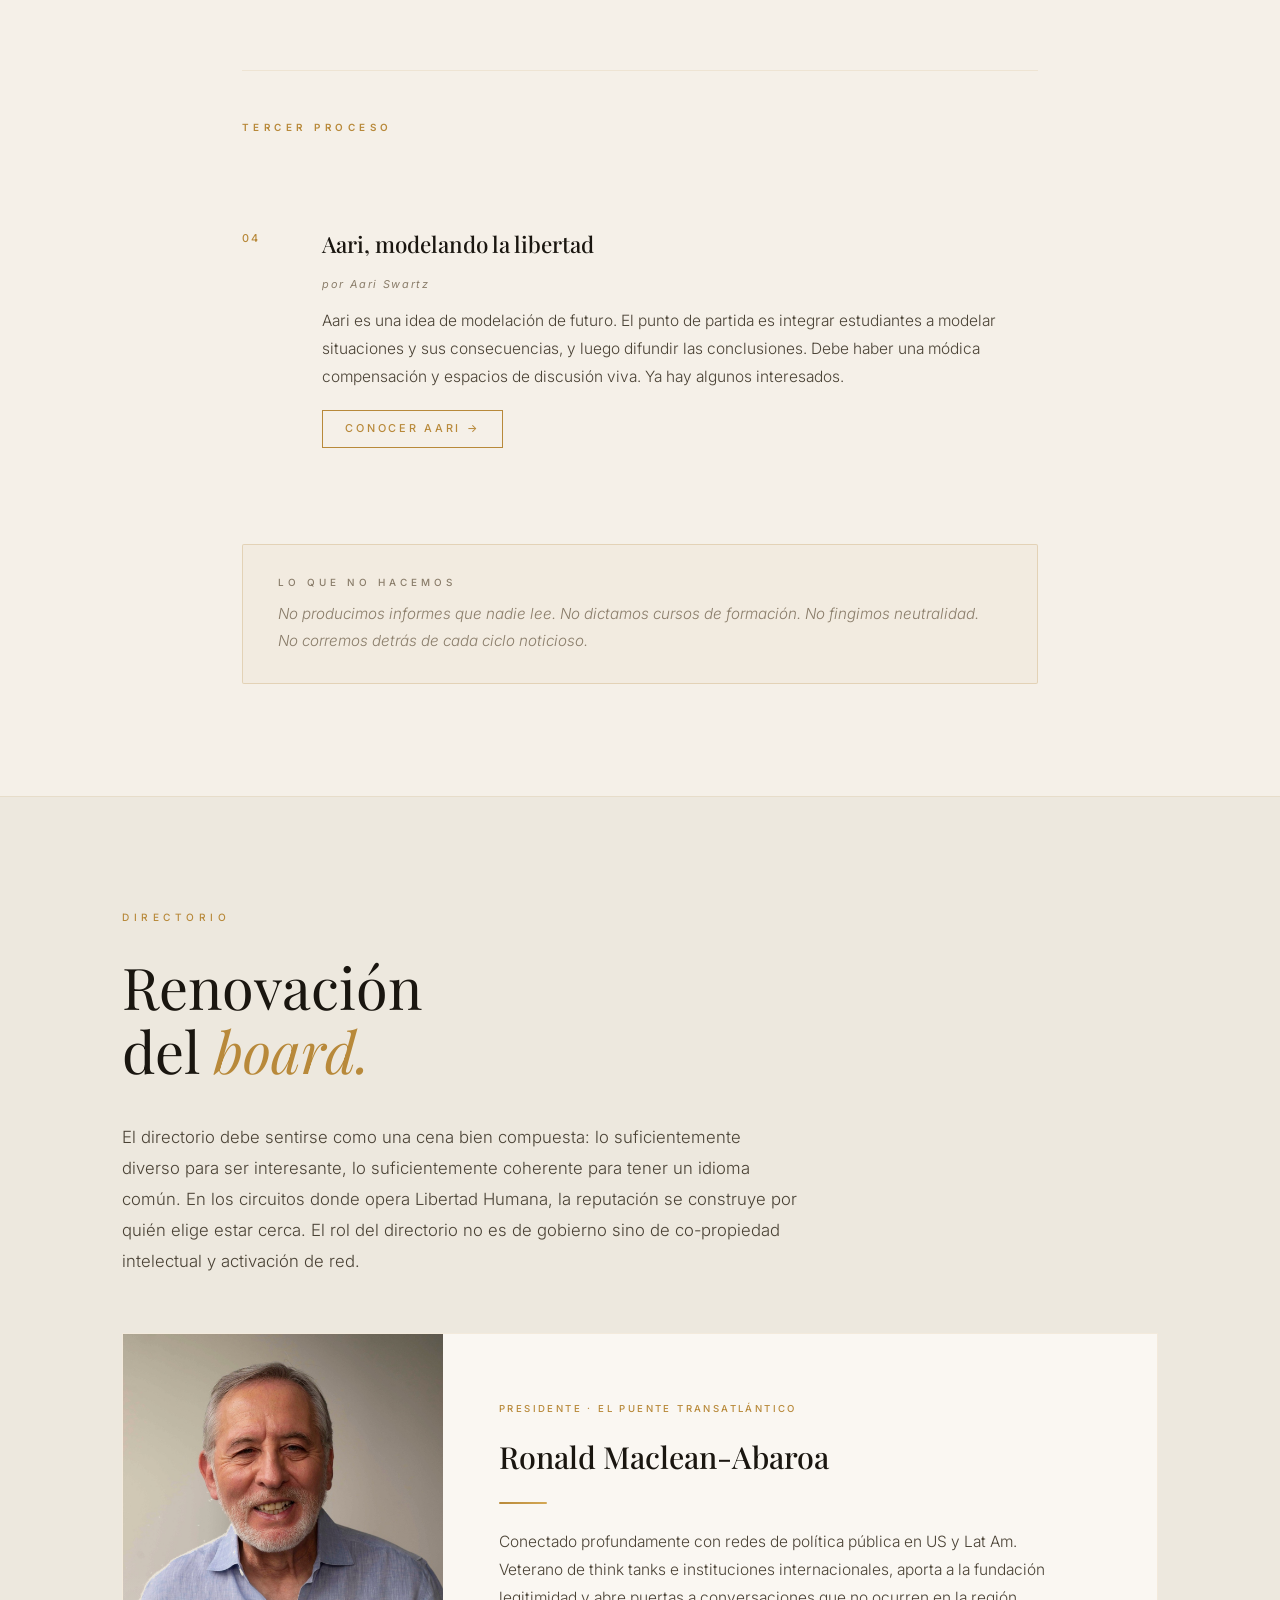
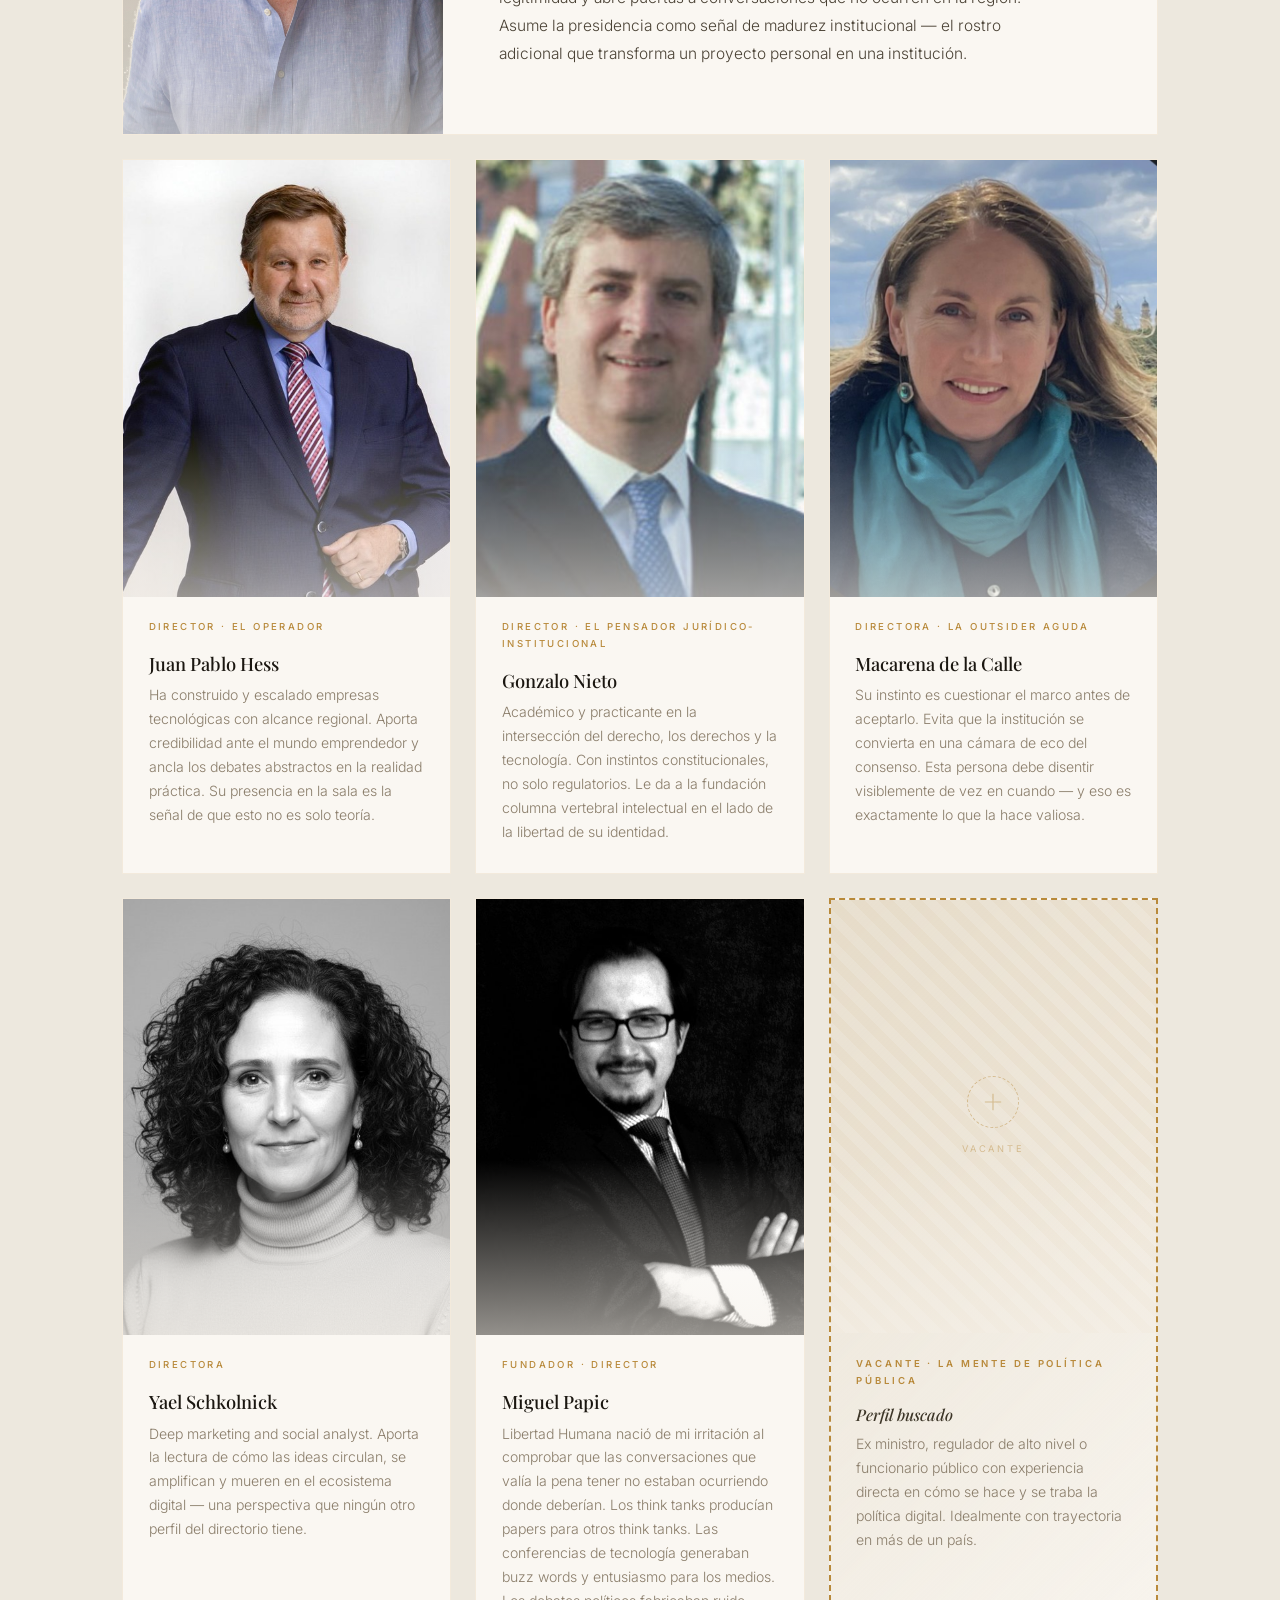
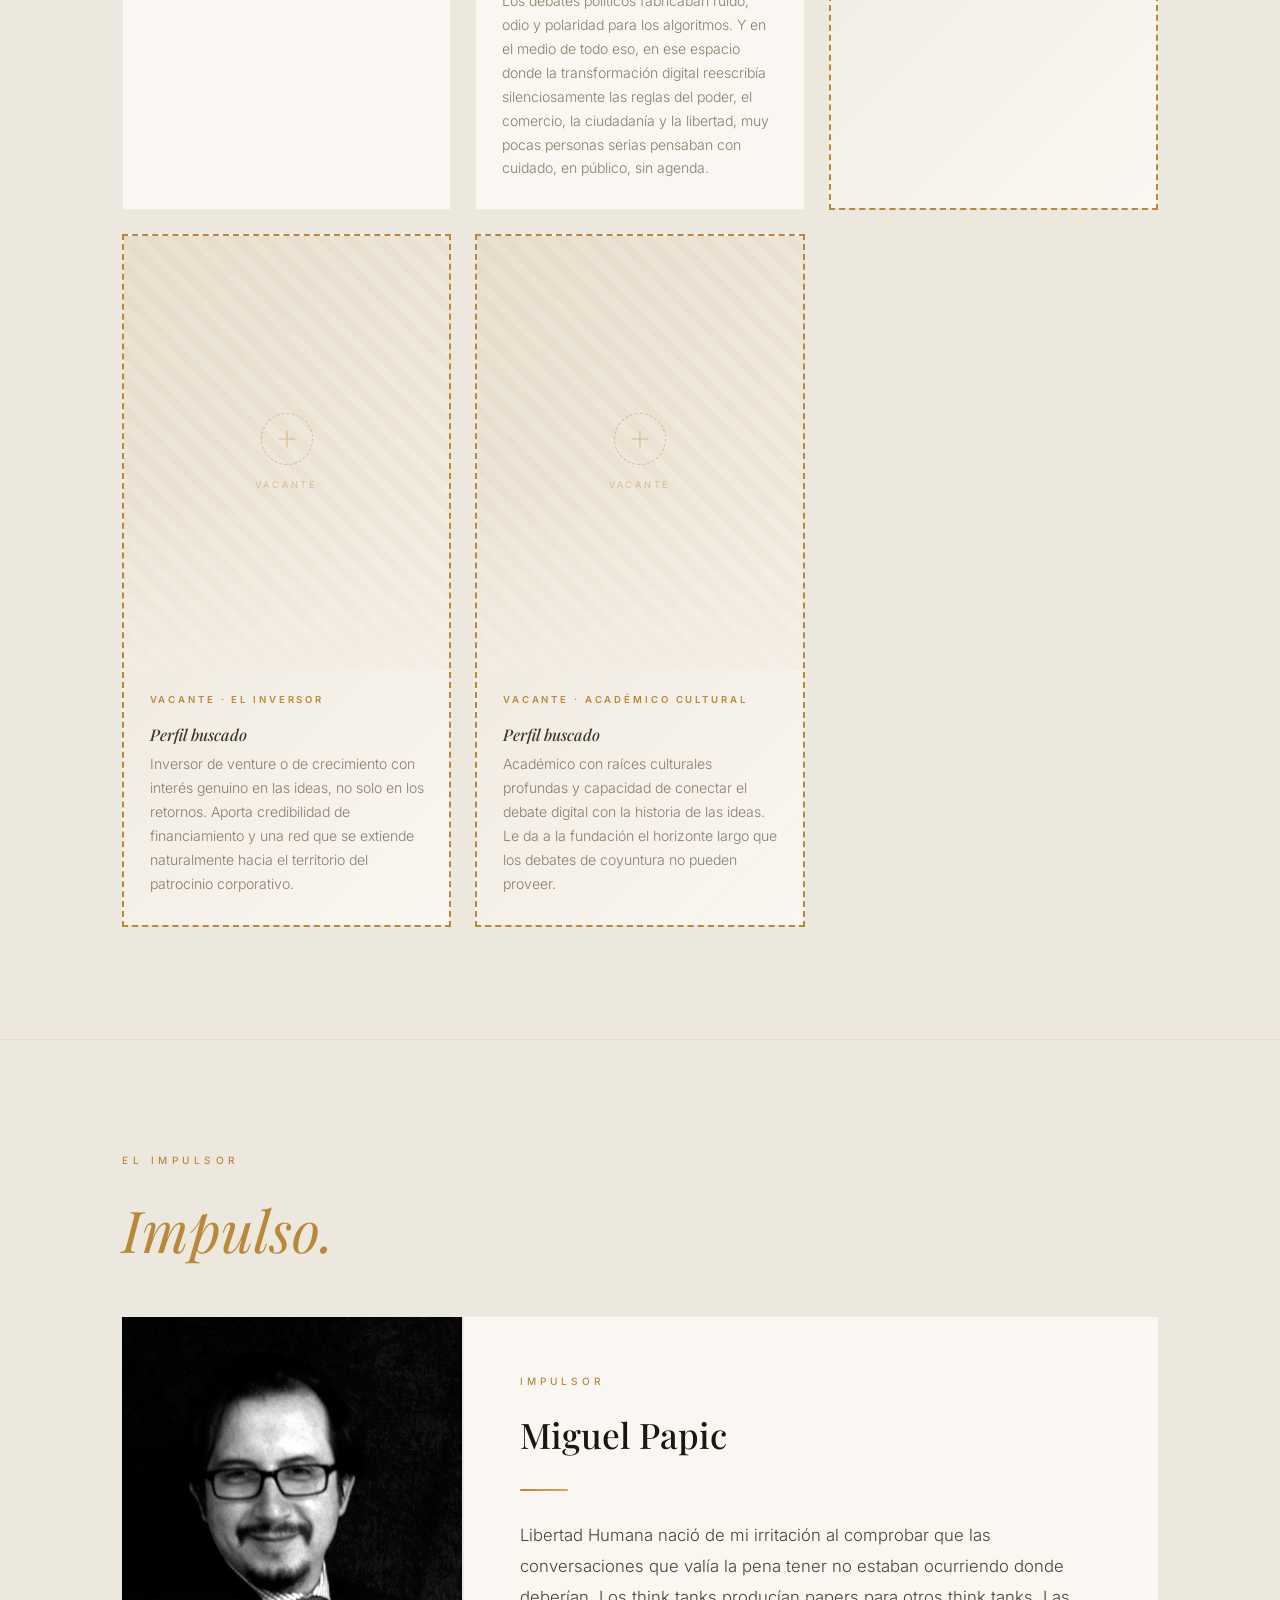
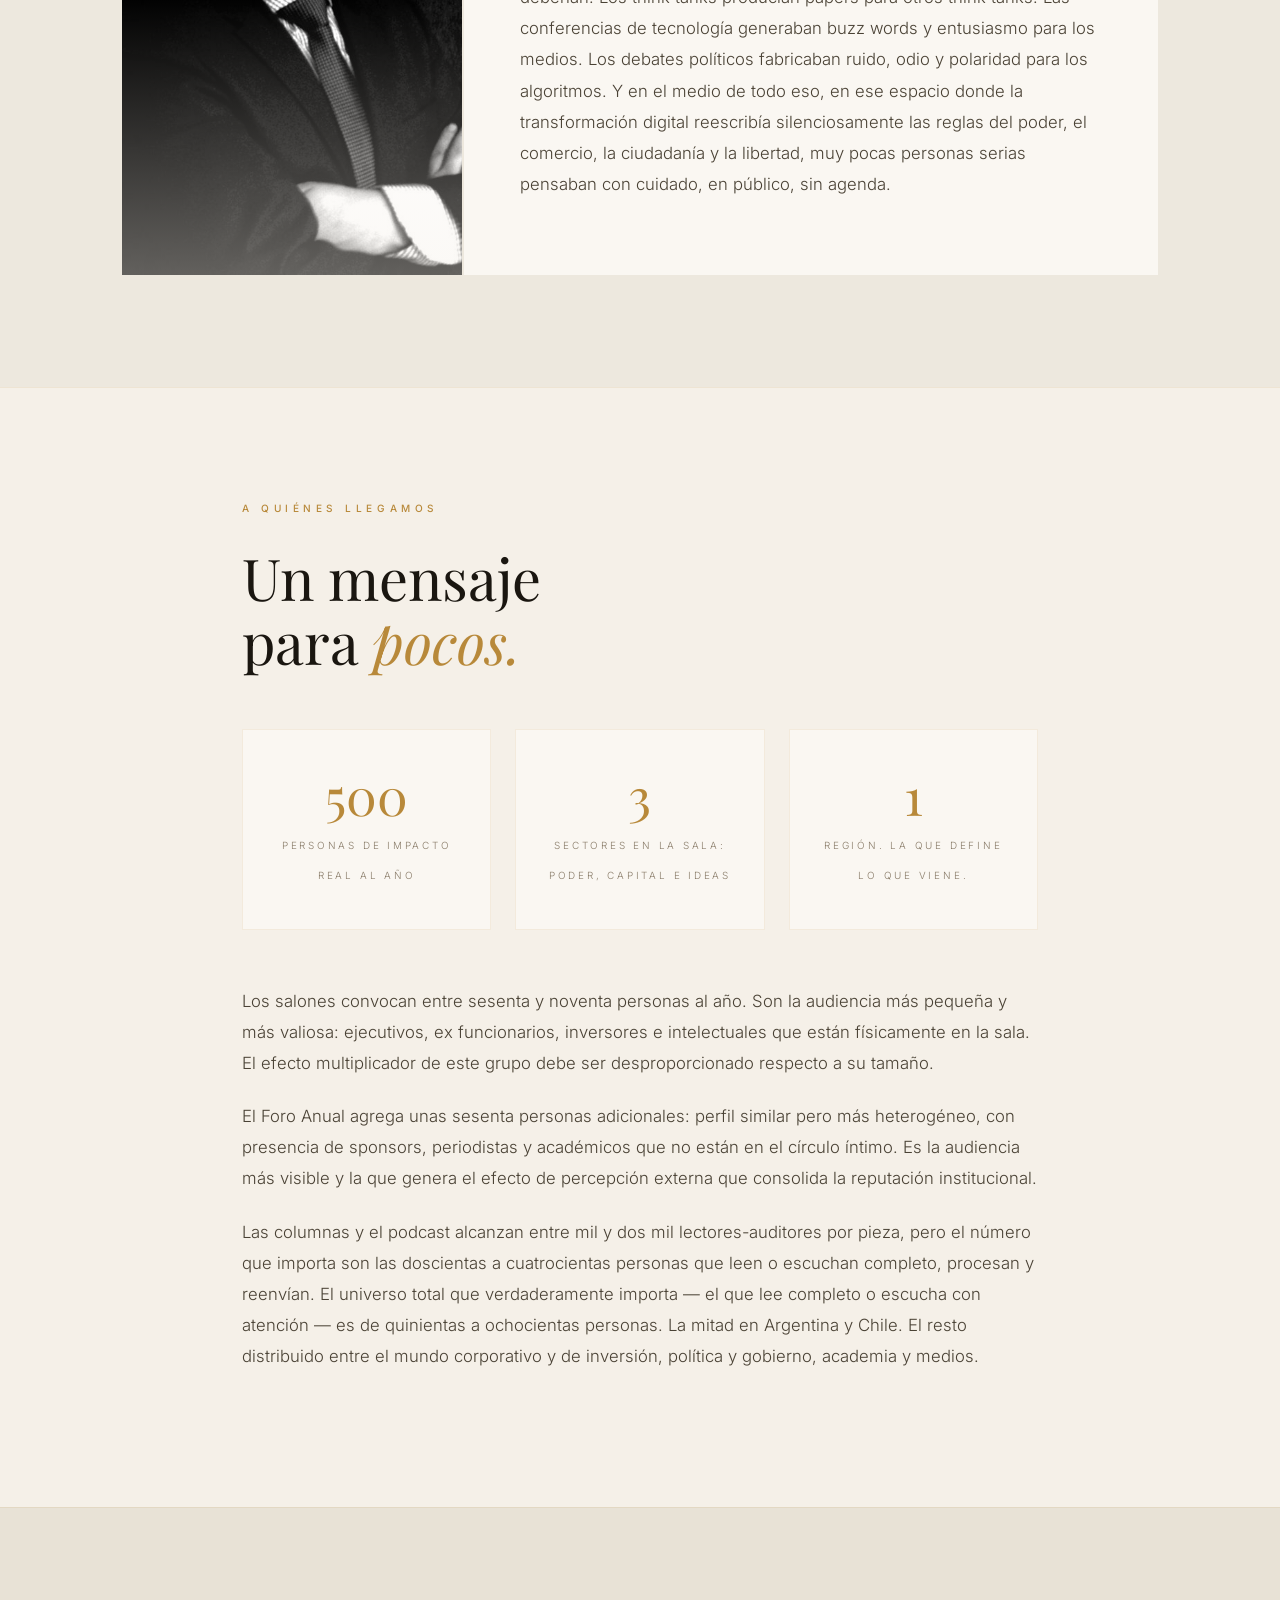
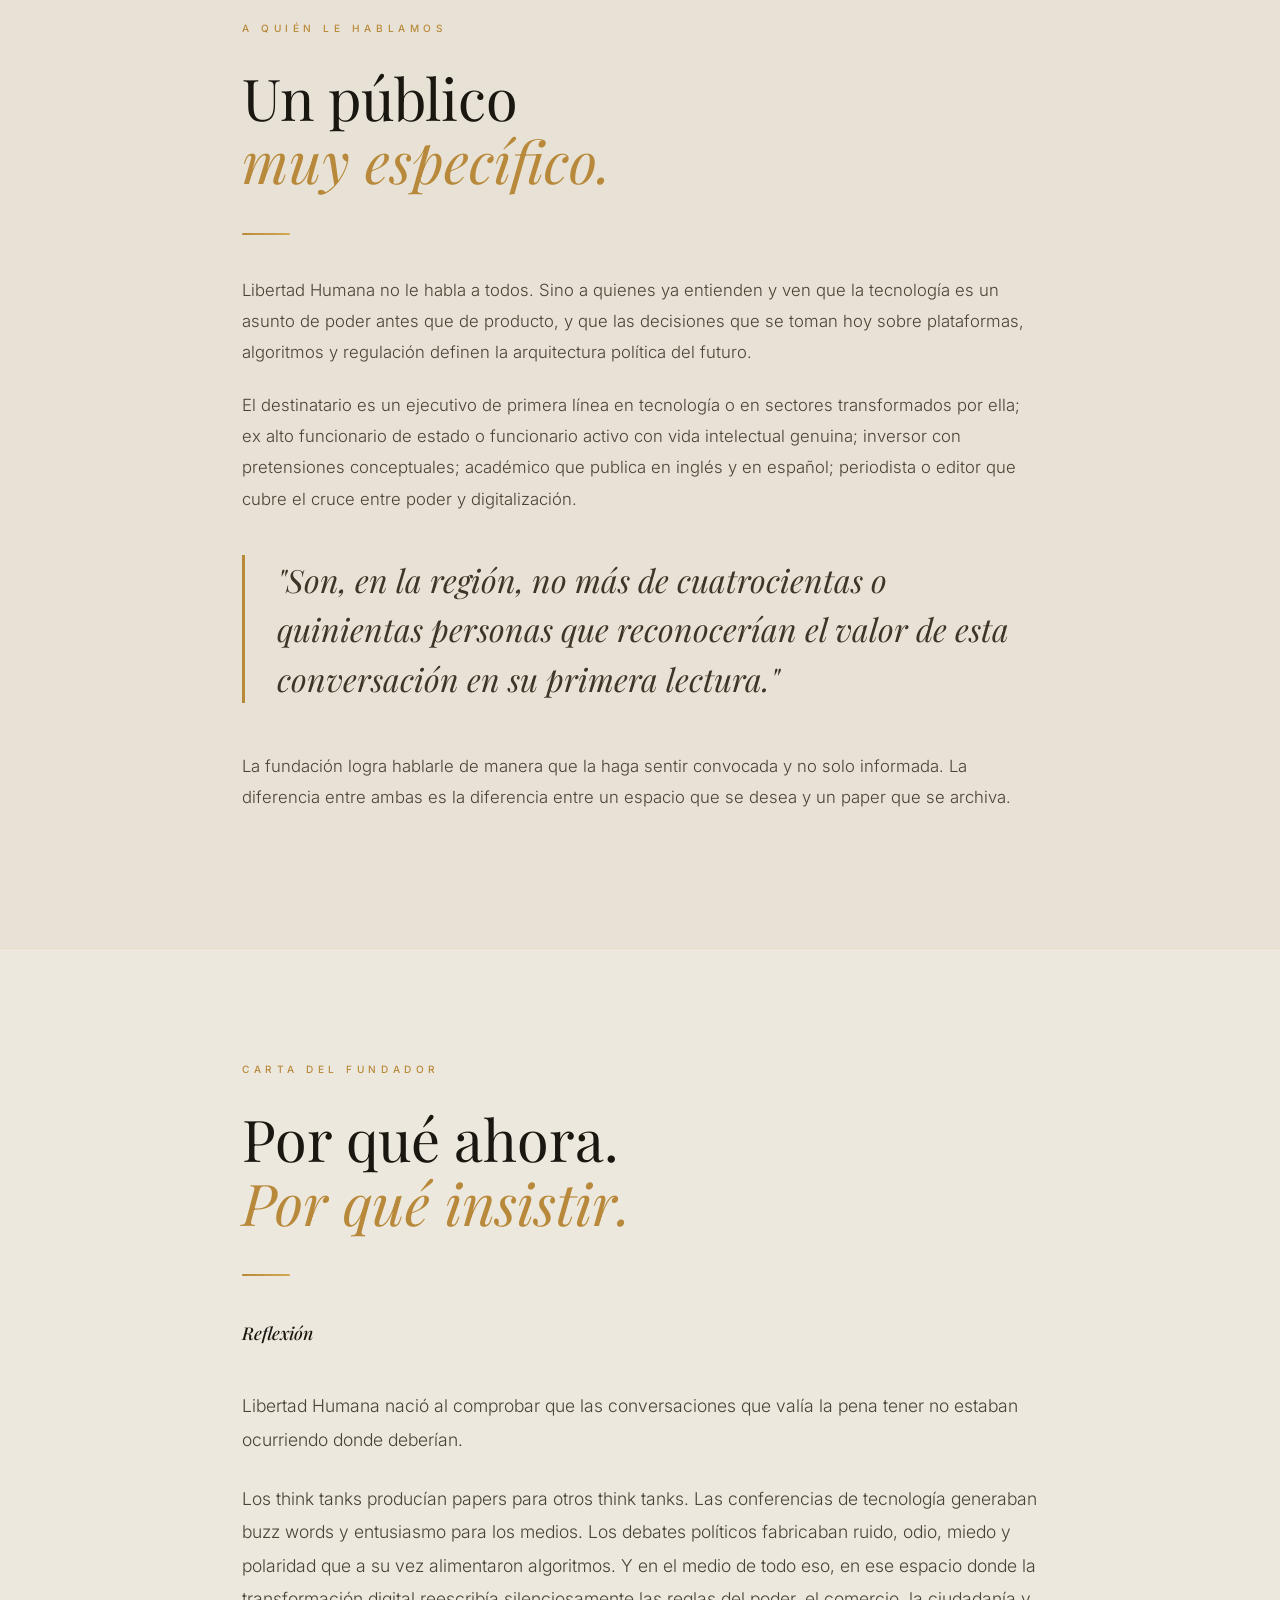
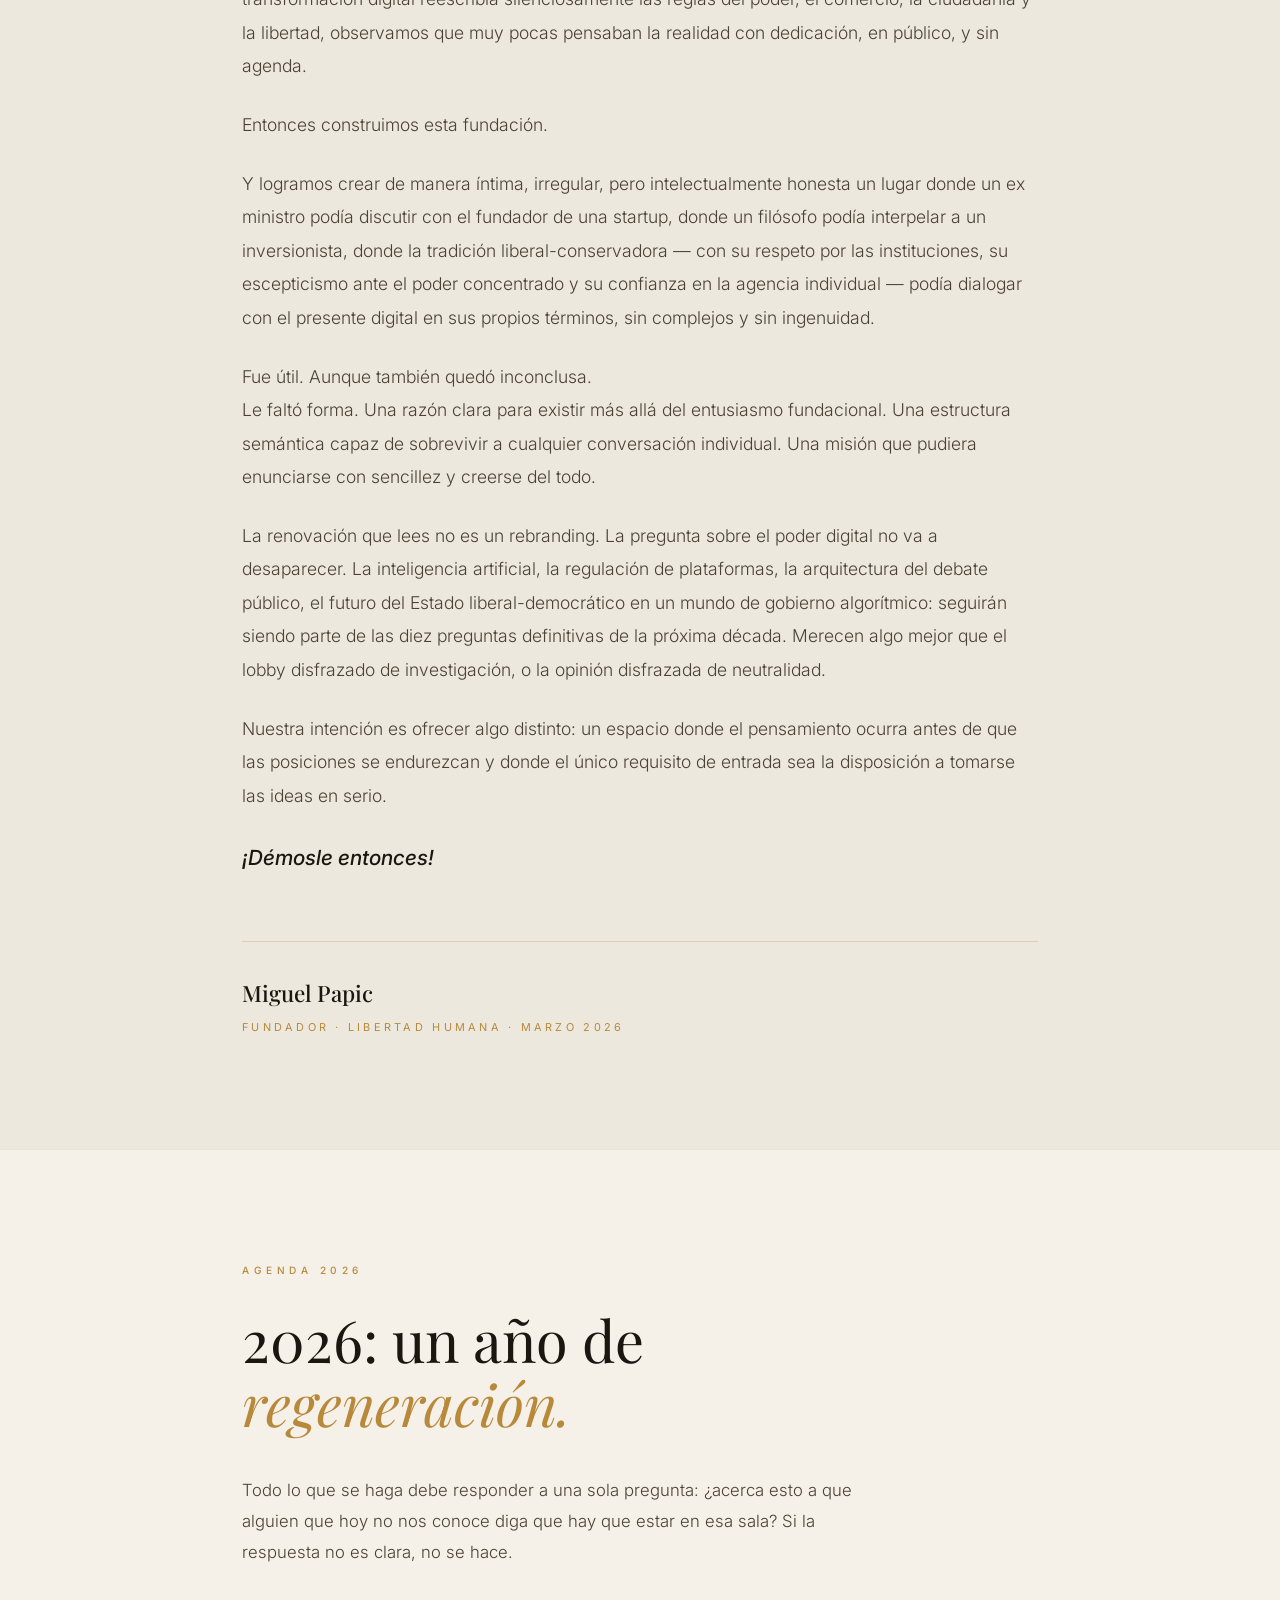
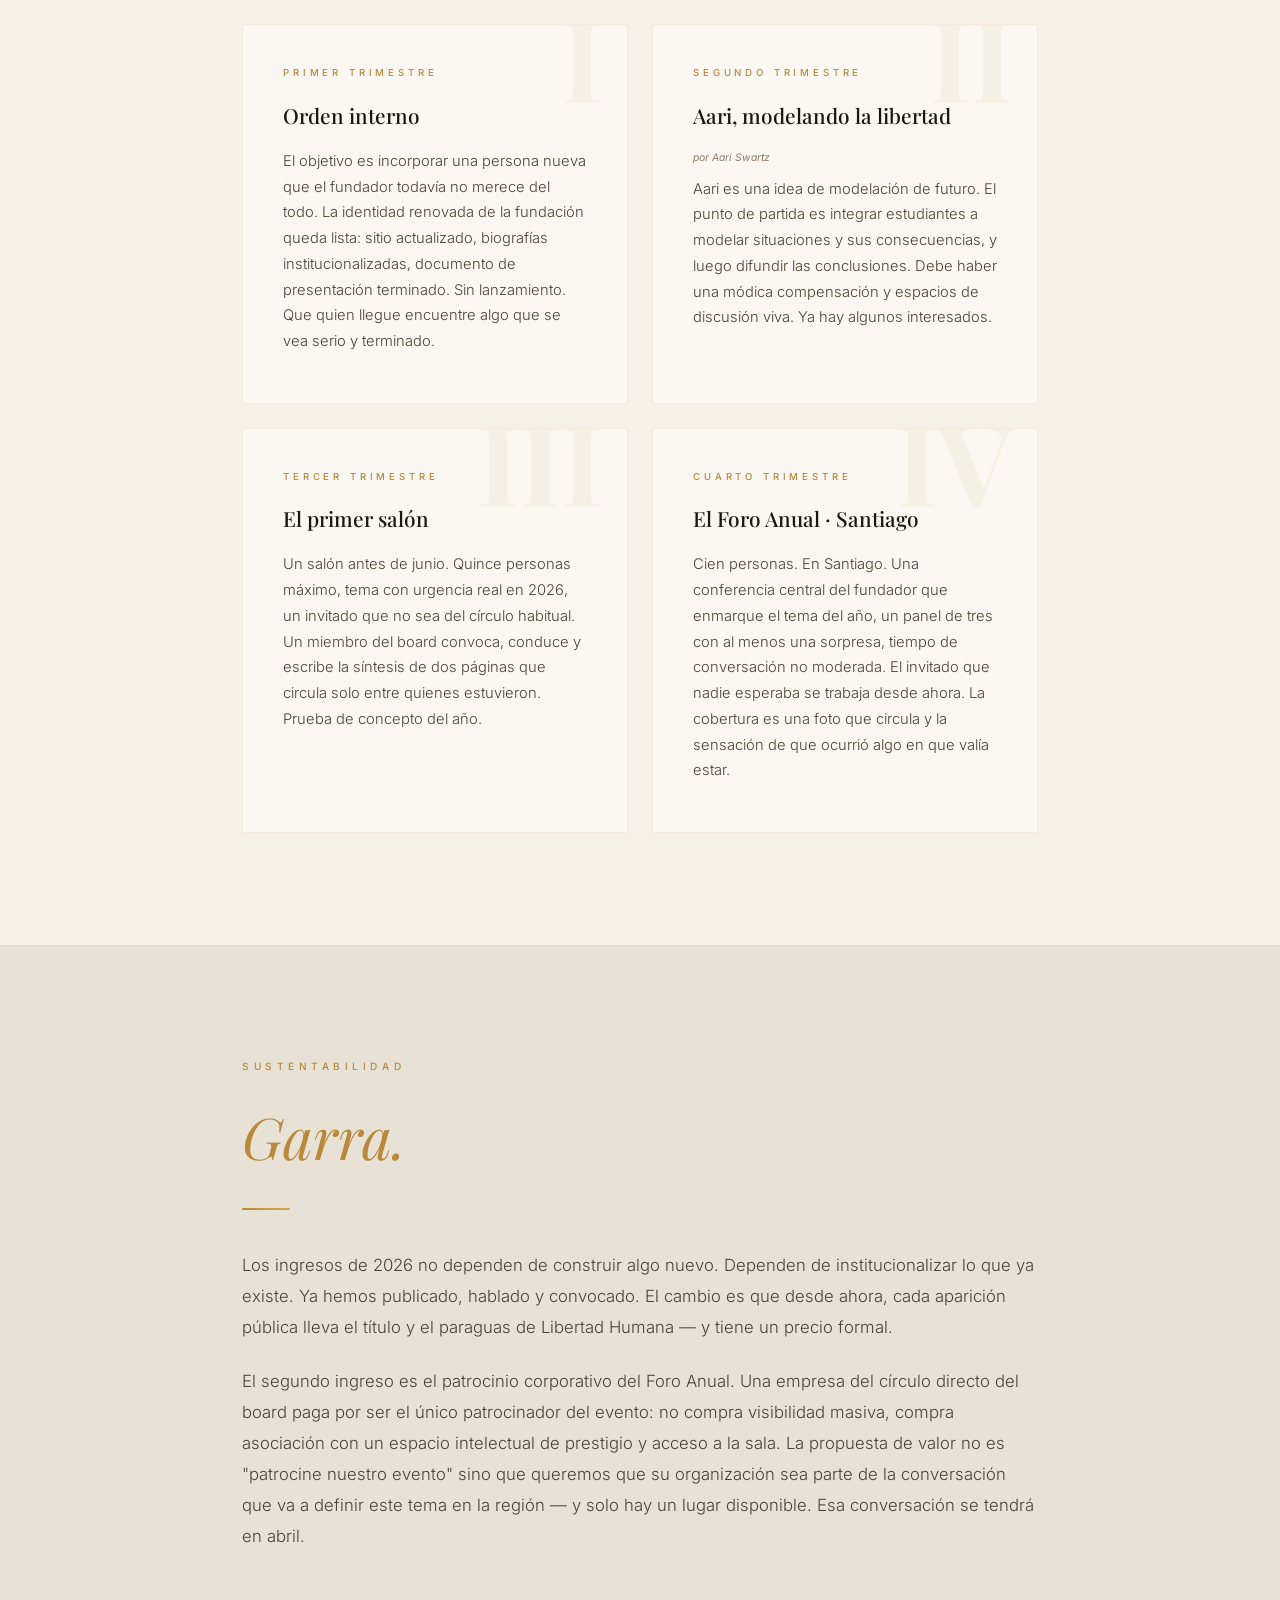
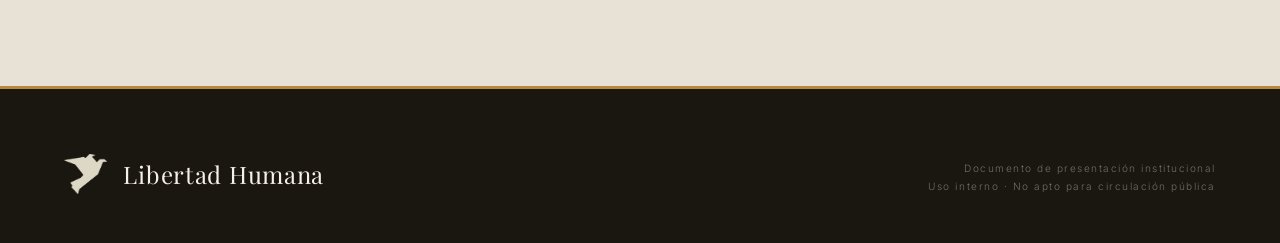
